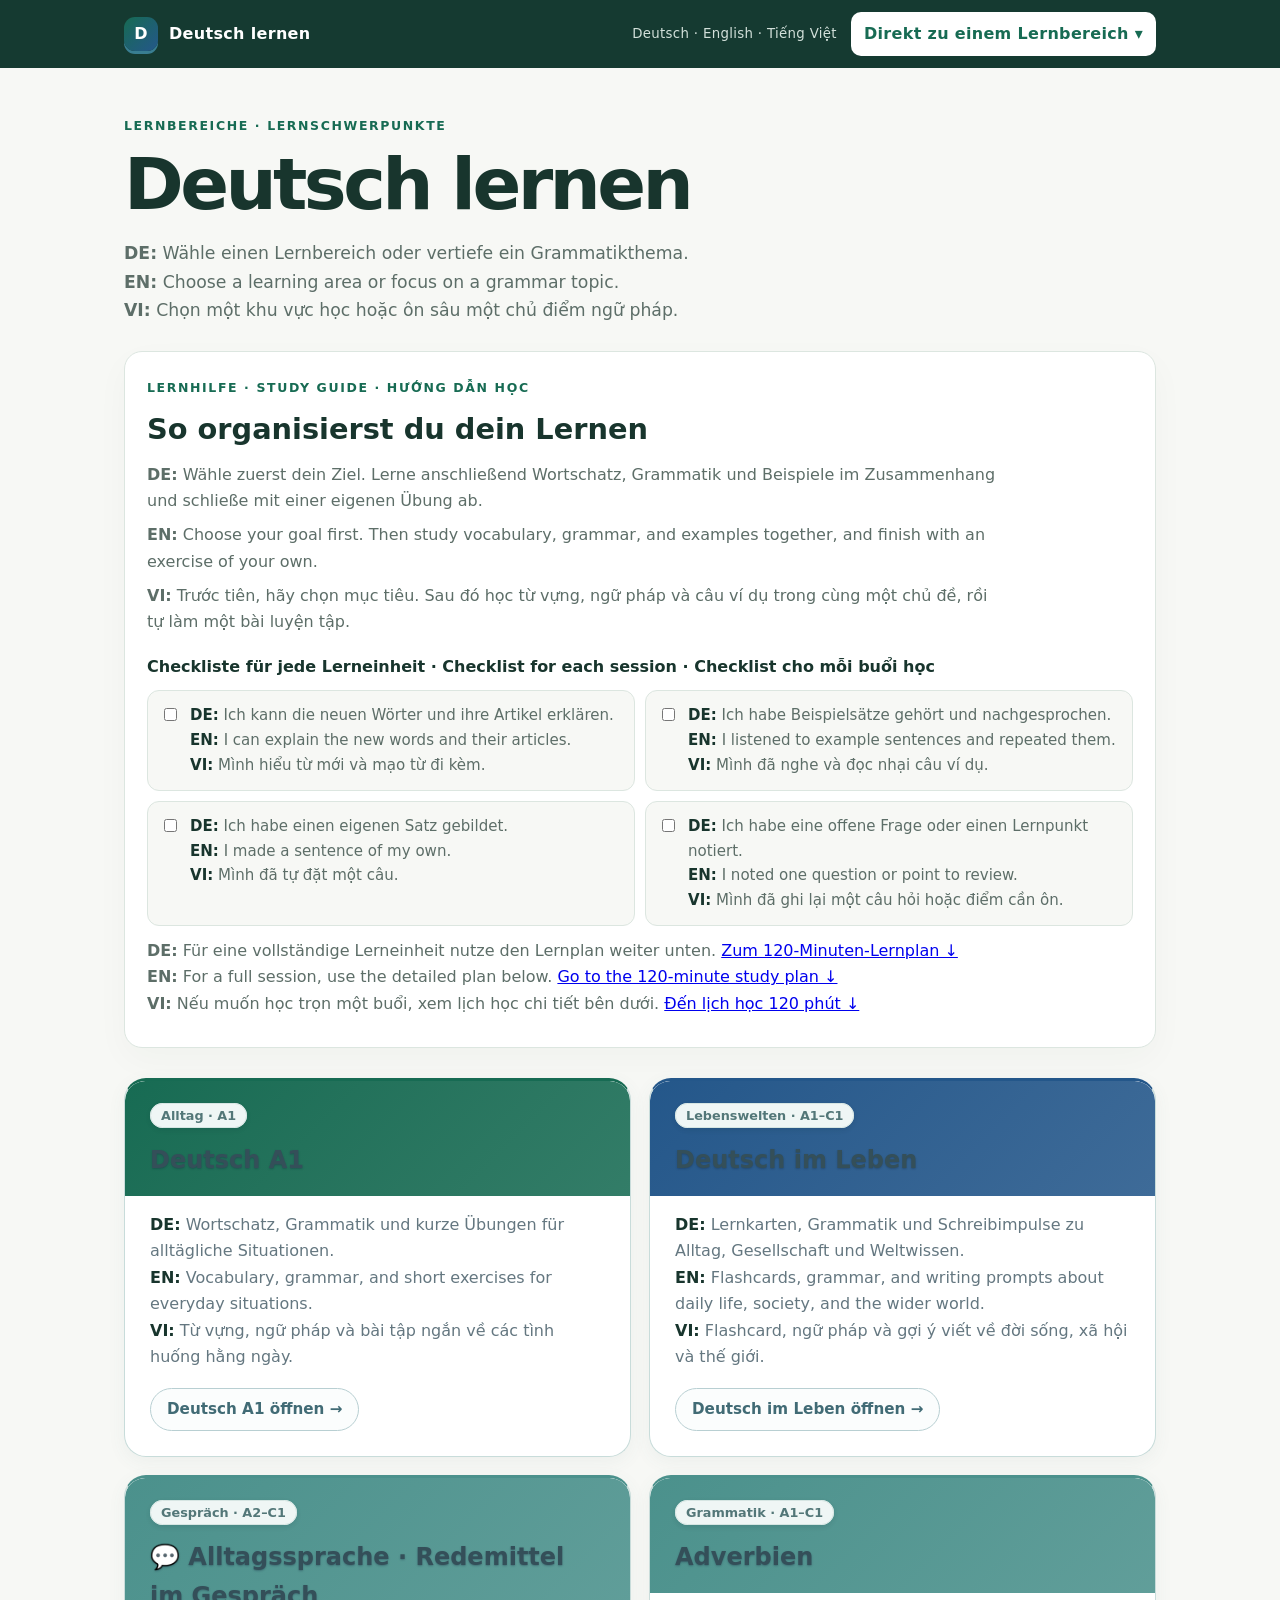
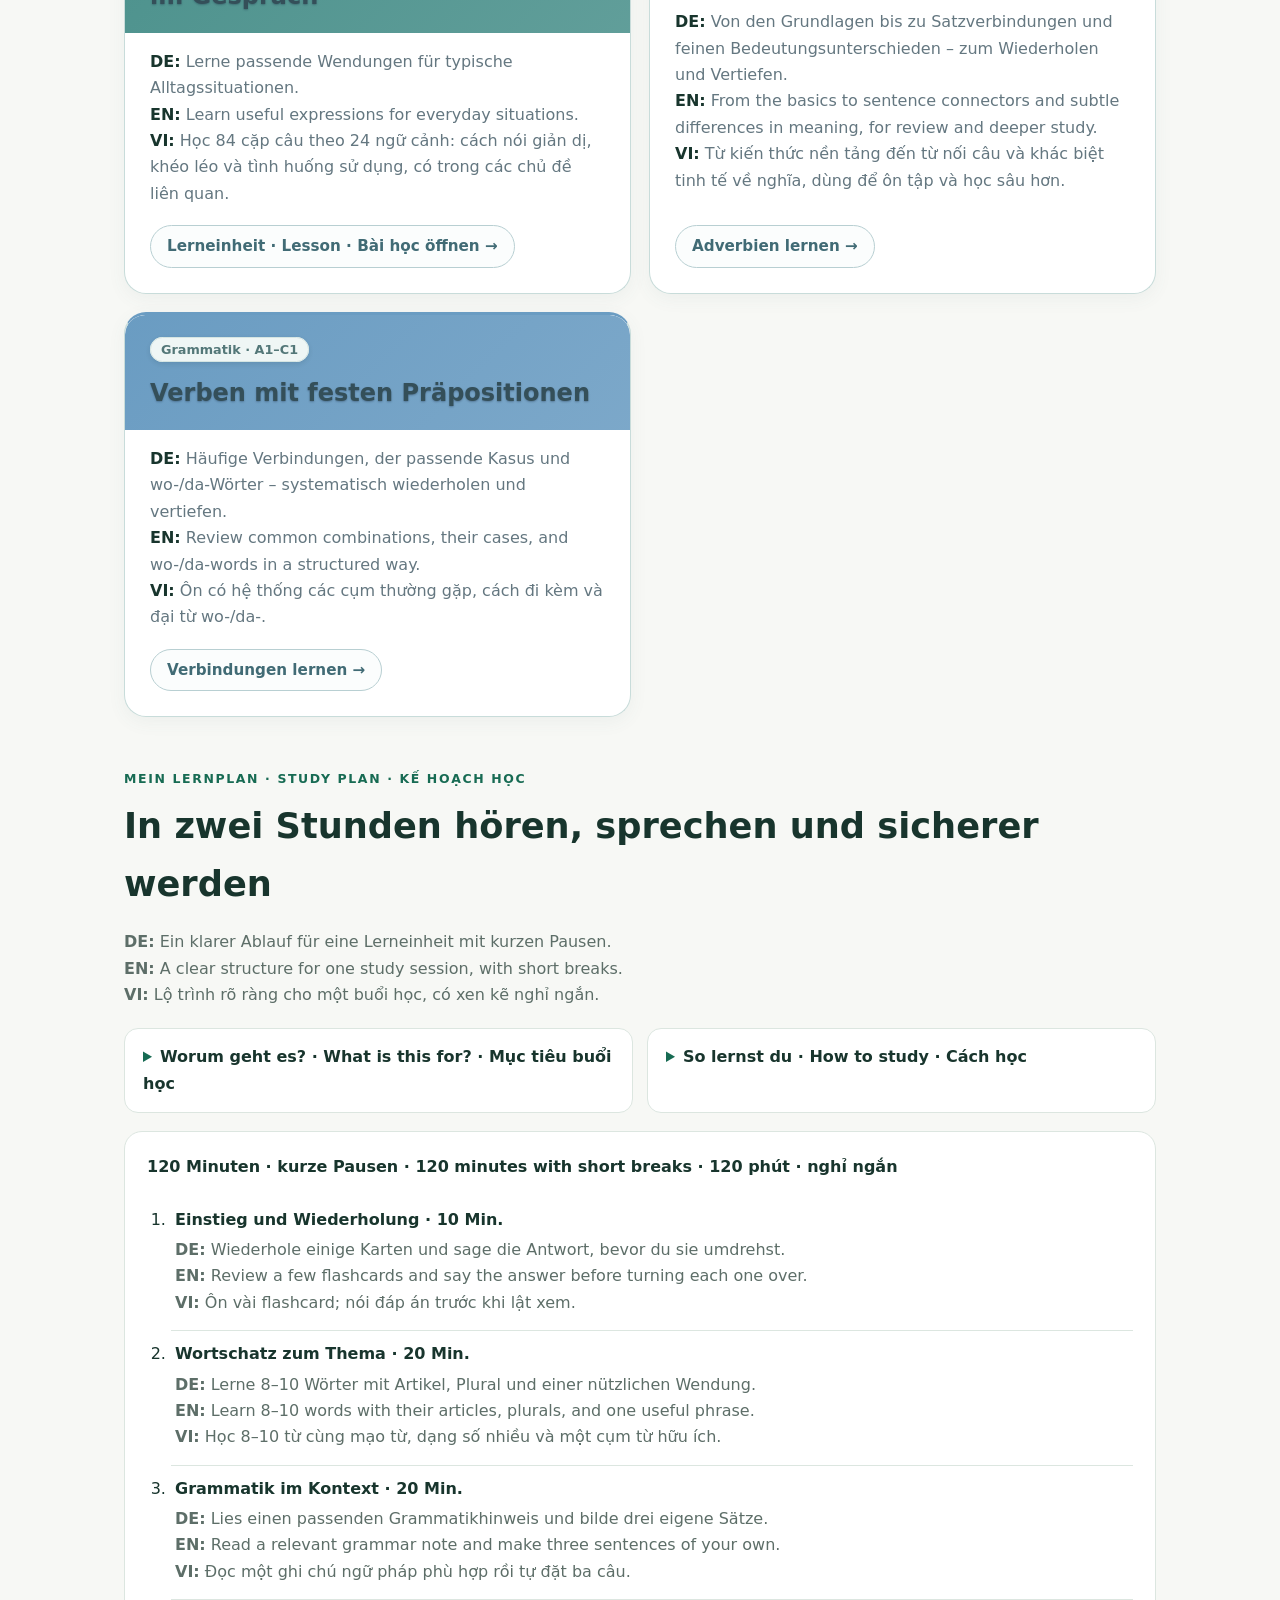
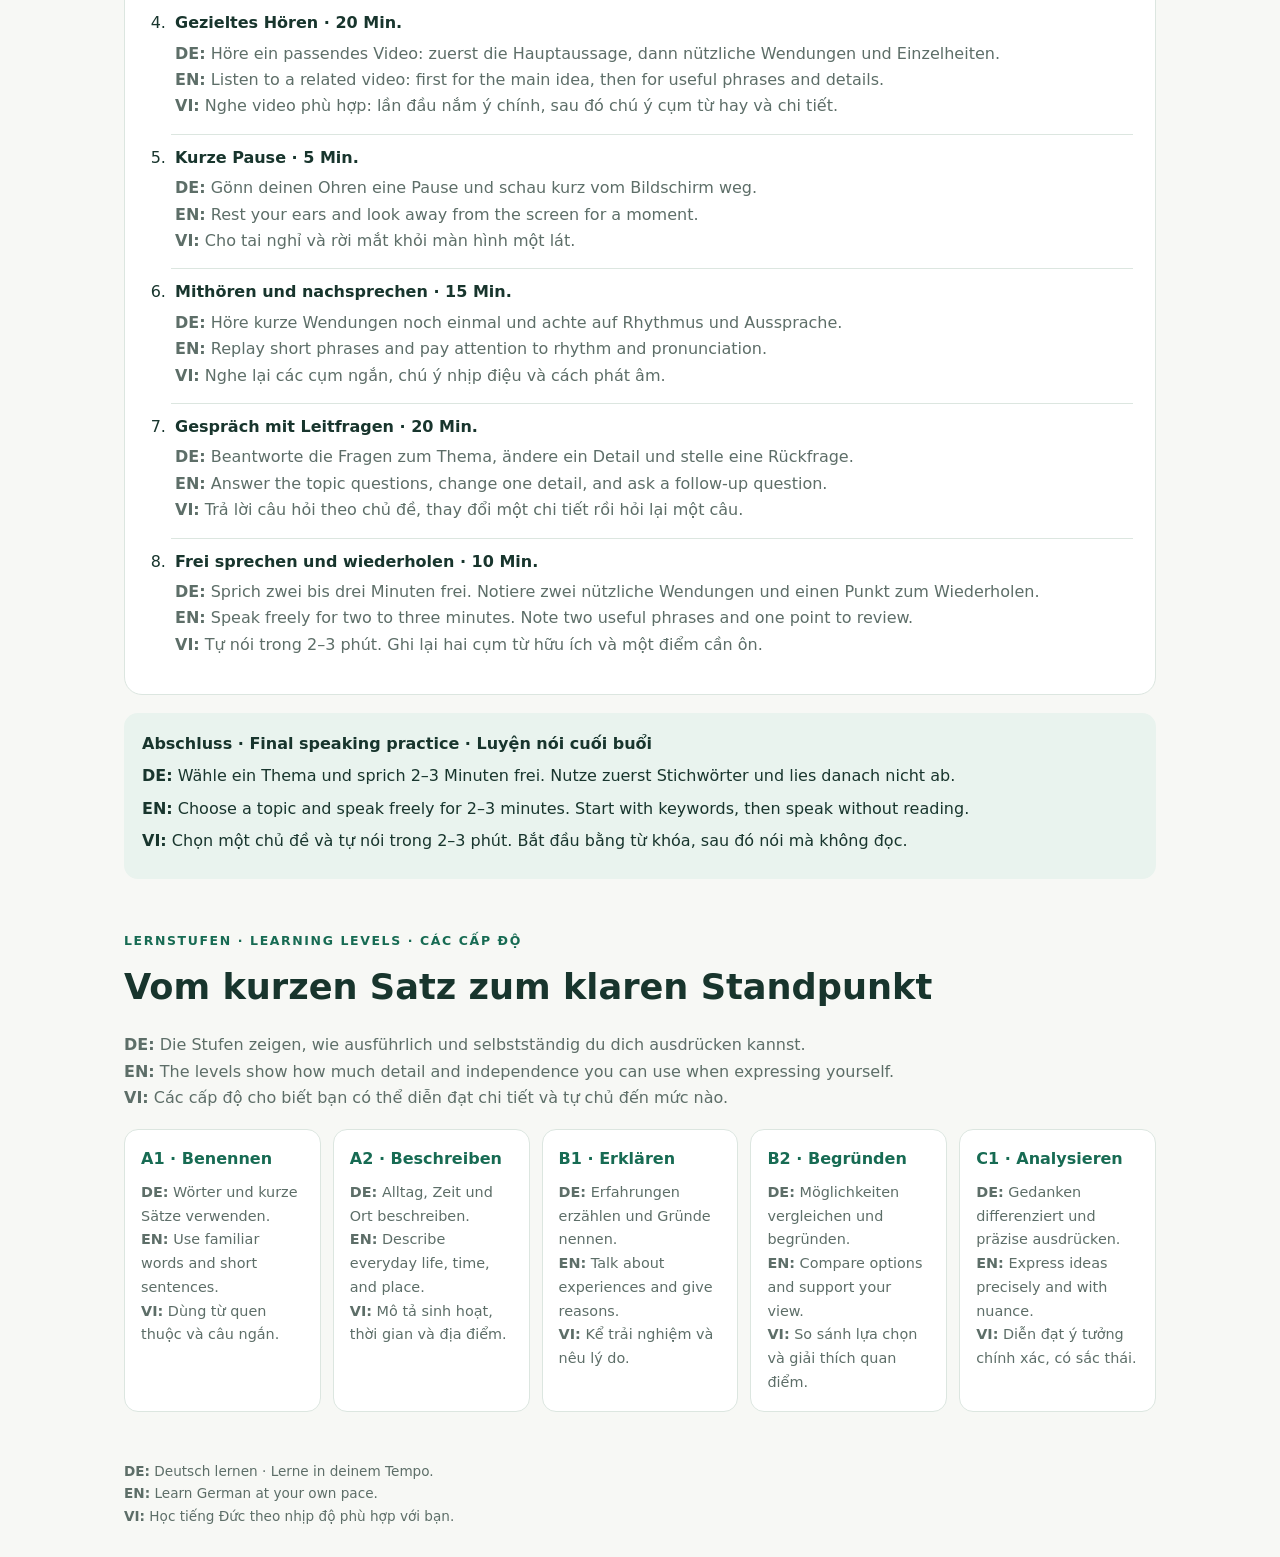
==== index.html @ 8d9e2b6c "Expand contextual conversation library with usage notes and topic filters" ====
<!doctype html>
<html lang="de">
<head>
<meta charset="utf-8">
<meta name="viewport" content="width=device-width, initial-scale=1">
<meta name="description" content="Deutsch lernen – ganz ohne Langeweile! Wortschatz, Grammatik und Lernplan auf Deutsch, Englisch und Vietnamesisch.">
<meta property="og:type" content="website"><meta property="og:url" content="https://hongmy2102.github.io/deutsch-alltag/"><meta property="og:title" content="Deutsch lernen – ganz ohne Langeweile!"><meta property="og:description" content="Deutsch lernen mit Alltagsthemen, Grammatik und einem klaren Lernplan."><meta name="twitter:card" content="summary">
<title>Deutsch lernen – ganz ohne Langeweile!</title>
<style>
:root{color-scheme:light;--ink:#18352d;--muted:#5d6e68;--green:#176b53;--pale:#e9f3ee;--line:#dce6e0;--paper:#f7f8f5}*{box-sizing:border-box}body{margin:0;background:var(--paper);color:var(--ink);font:16px/1.6 system-ui,-apple-system,"Segoe UI",sans-serif}.top{background:#153a31;color:white;font-weight:750;letter-spacing:.02em}.top small{color:#d2e0da;font-weight:500}.wrap{max-width:1080px;margin:0 auto;padding:48px 24px}.eyebrow{color:var(--green);font-size:.78rem;font-weight:800;letter-spacing:.13em;text-transform:uppercase}h1{max-width:760px;margin:10px 0 14px;font-size:clamp(2.3rem,6vw,4.5rem);line-height:1.04;letter-spacing:-.05em}.intro{max-width:760px;color:var(--muted);font-size:1.08rem}.study-overview{margin:26px 0 30px;padding:22px;background:#fff;border:1px solid var(--line);border-radius:18px;box-shadow:0 12px 34px #20332608}.study-overview h2{margin:6px 0;font-size:clamp(1.35rem,3vw,1.8rem)}.study-overview>p{max-width:850px;margin:8px 0;color:var(--muted)}.checklist-title{display:block;margin:18px 0 10px}.study-checklist{display:grid;grid-template-columns:repeat(2,minmax(0,1fr));gap:10px}.study-check{display:flex;align-items:flex-start;gap:10px;padding:12px;border:1px solid var(--line);border-radius:12px;background:var(--paper)}.study-check input{margin-top:5px;accent-color:var(--green);flex:0 0 auto}.study-check span{color:var(--muted);font-size:.94rem}.study-check b{color:var(--ink)}.study-overview .plan-link{margin-top:12px}.quick{position:relative;flex:0 0 auto}.quick[open]{width:min(320px,90vw)}.quick summary{list-style:none;cursor:pointer;background:white;color:var(--green);border:1px solid #ffffff55;border-radius:10px;padding:8px 12px;white-space:nowrap}.quick summary::-webkit-details-marker{display:none}.quick[open] .menu{position:absolute;z-index:3;right:0;top:calc(100% + 8px);width:min(320px,90vw);padding:8px;background:white;border:1px solid var(--line);border-radius:12px;box-shadow:0 12px 28px #10251b20}.menu a{display:block;padding:10px 12px;border-radius:8px;color:var(--ink);text-decoration:none}.menu a:hover,.menu a:focus{background:var(--pale);color:var(--green)}.grid{display:grid;grid-template-columns:repeat(2,minmax(0,1fr));gap:18px;margin-top:30px}.card{display:flex;min-height:225px;flex-direction:column;padding:25px;border:1px solid var(--line);border-radius:20px;background:#fff;color:inherit;text-decoration:none;box-shadow:0 12px 34px #2033260b;transition:transform .15s,border-color .15s}.card--a1{--card-accent:#176b65;--card-tint:#eff9f7;--card-border:#9bcfc7;--card-edge:#62a99f;--card-tag:#176b65;--card-shadow:rgba(23,107,101,.16)}.card--leben{--card-accent:#3e70ad;--card-tint:#f1f6fc;--card-border:#b3c9e2;--card-edge:#7899c3;--card-tag:#3e70ad;--card-shadow:rgba(62,112,173,.16)}.card--adverbien{--card-accent:#7654a3;--card-tint:#f7f3fb;--card-border:#cab9df;--card-edge:#9a7cbb;--card-tag:#7654a3;--card-shadow:rgba(118,84,163,.16)}.card--praepositionen{--card-accent:#a65384;--card-tint:#fcf3f8;--card-border:#dfb9d0;--card-edge:#bd80a6;--card-tag:#a65384;--card-shadow:rgba(166,83,132,.16)}.card[class*="card--"]{border:1.5px solid var(--card-border);border-radius:22px;background:linear-gradient(155deg,var(--card-tint),#fff 78%);box-shadow:0 5px 0 var(--card-edge),0 14px 26px var(--card-shadow),inset 0 1px 0 #ffffffd9}.card[class*="card--"] .tag{background:var(--card-tag);color:#fff;box-shadow:inset 0 1px 0 #ffffff45}.card[class*="card--"] h2{color:var(--card-accent);text-shadow:0 1px 0 #fff}.card[class*="card--"] .open{color:var(--card-accent)}.card--a1:hover,.card--a1:focus-visible,.card--leben:hover,.card--leben:focus-visible,.card--adverbien:hover,.card--adverbien:focus-visible,.card--praepositionen:hover,.card--praepositionen:focus-visible{transform:translateY(-4px);border-color:var(--card-accent);box-shadow:0 8px 0 var(--card-edge),0 19px 32px var(--card-shadow),inset 0 1px 0 #fff;outline:3px solid var(--card-border);outline-offset:3px}.card--a1:active,.card--leben:active,.card--adverbien:active,.card--praepositionen:active{transform:translateY(1px);box-shadow:0 2px 0 var(--card-edge),0 6px 12px var(--card-shadow)}.tag{align-self:flex-start;padding:4px 10px;border-radius:99px;background:var(--pale);color:var(--green);font-size:.8rem;font-weight:750}.card h2{margin:16px 0 8px;font-size:1.5rem}.card p{margin:0 0 18px;color:var(--muted)}.open{margin-top:auto;color:var(--green);font-weight:800}.section{margin-top:52px}.section h2{font-size:clamp(1.6rem,4vw,2.2rem);margin:7px 0}.section-intro{color:var(--muted);max-width:780px}.guide{display:grid;grid-template-columns:repeat(2,minmax(0,1fr));gap:14px;margin-top:20px}.guide details{background:white;border:1px solid var(--line);border-radius:14px;padding:0 16px}.guide summary{cursor:pointer;padding:15px 2px;font-weight:750}.guide summary::marker{color:var(--green)}.guide-body{padding:0 2px 13px;color:var(--muted)}.guide-body p{margin:7px 0}.levels{display:grid;grid-template-columns:repeat(auto-fit,minmax(180px,1fr));gap:12px;margin-top:18px}.level-card{padding:16px;border:1px solid var(--line);border-radius:14px;background:white}.level-card>b{color:var(--green)}.level-card p{margin:8px 0 0;color:var(--muted);font-size:.9rem}.plan{margin-top:18px;background:#fff;border:1px solid var(--line);border-radius:18px;padding:22px}.plan ol{padding-left:24px;margin-bottom:0}.plan li{padding:10px 4px;border-bottom:1px solid var(--line)}.plan li:last-child{border:0}.plan li p{margin:4px 0;color:var(--muted)}.finish{margin-top:18px;padding:18px;border-radius:14px;background:#e9f3ee}.finish p{margin:6px 0}.top-inner{max-width:1080px;margin:auto;padding:12px 24px;display:flex;align-items:center;justify-content:space-between;gap:18px}.brand{display:flex;align-items:center;gap:11px;white-space:nowrap}.mark{width:34px;height:34px;border-radius:11px;background:linear-gradient(135deg,#65bcb5,#9b88ca);display:grid;place-items:center;color:#fff;font-weight:900;box-shadow:0 3px 0 #557f91}.top-tools{display:flex;align-items:center;gap:14px}.home-link{display:inline-flex;align-items:center;border:1px solid #ffffff55;border-radius:9px;padding:6px 11px;color:#fff;text-decoration:none;font-size:.86rem;font-weight:700}.home-link:hover,.home-link:focus-visible{background:#ffffff18}footer{max-width:1080px;margin:0 auto;padding:0 24px 30px;color:var(--muted);font-size:.85rem}@media(max-width:680px){.top-inner{align-items:flex-start;flex-direction:column}.top-tools{width:100%;justify-content:space-between;flex-wrap:wrap}.wrap{padding:38px 18px}.grid,.guide,.study-checklist{grid-template-columns:1fr}.card{min-height:205px}.plan,.study-overview{padding:17px}}
/* Distinct calm color panels: saturated headers contrast with pale labels and white body. */
.mark{background:linear-gradient(135deg,#65bcb5,#9b88ca);color:#fff;box-shadow:0 3px 0 #557f91}
.card--a1{--card-accent:#277a70;--card-edge:#1c5f58;--card-border:#75b5aa;--card-shadow:rgba(39,122,112,.24);--card-tag-bg:#e4f5f2}
.card--leben{--card-accent:#3f70a0;--card-edge:#2d5279;--card-border:#88aaca;--card-shadow:rgba(63,112,160,.24);--card-tag-bg:#eaf2fb}
.card--adverbien{--card-accent:#705492;--card-edge:#503b70;--card-border:#aa94c3;--card-shadow:rgba(112,84,146,.24);--card-tag-bg:#f1eafa}
.card--praepositionen{--card-accent:#914f79;--card-edge:#6b385a;--card-border:#bd8ba9;--card-shadow:rgba(145,79,121,.24);--card-tag-bg:#f8eaf2}
.card[class*="card--"]{overflow:hidden;border:1px solid var(--line);border-radius:22px;background:#fff;box-shadow:0 12px 30px var(--card-shadow);transition:transform .16s,box-shadow .16s}
.card-header{margin:-25px -25px 16px;padding:21px 25px 16px;border-radius:20px 20px 0 0;background:linear-gradient(135deg,var(--card-accent),color-mix(in srgb,var(--card-accent) 88%,#fff))}
.card[class*="card--"] .tag{background:var(--card-tag-bg);color:var(--card-accent);box-shadow:0 2px 5px #142a331f}
.card[class*="card--"] h2{margin:12px 0 0;color:#fff;text-shadow:0 1px 2px #15243c55}
.card[class*="card--"] p{color:var(--muted)}
.card[class*="card--"] p b{color:var(--ink)}
.card[class*="card--"] .open{color:var(--card-accent)}
.card--a1:hover,.card--a1:focus-visible,.card--leben:hover,.card--leben:focus-visible,.card--adverbien:hover,.card--adverbien:focus-visible,.card--praepositionen:hover,.card--praepositionen:focus-visible{transform:translateY(-3px);box-shadow:0 16px 34px var(--card-shadow);outline:2px solid var(--card-border);outline-offset:2px}
.card--a1:active,.card--leben:active,.card--adverbien:active,.card--praepositionen:active{transform:translateY(0);box-shadow:0 8px 22px var(--card-shadow)}
</style><style data-learning-themes>
.card--a1{--card-accent:#176b53;--card-edge:#0f523f;--card-border:#7ab79d;--card-shadow:rgba(23,107,83,.20);--card-tag-bg:#e3f1e9}
.card--leben{--card-accent:#24578a;--card-edge:#193f66;--card-border:#98b6d5;--card-shadow:rgba(36,87,138,.20);--card-tag-bg:#e7f0f9}
.card--adverbien{--card-accent:#4b918c;--card-edge:#286a66;--card-border:#a4cec9;--card-shadow:rgba(43,122,117,.16);--card-tag-bg:#e7f4f1}
.card--praepositionen{--card-accent:#6a9cc2;--card-edge:#376a94;--card-border:#bfd5e7;--card-shadow:rgba(59,111,151,.16);--card-tag-bg:#edf5fa}
.mark{background:linear-gradient(135deg,#176b53,#24578a);color:#fff;box-shadow:0 3px 0 #397e91}
</style>

<link rel="stylesheet" href="./learning-ui.css">
</head>
<body>
<header class="top"><div class="top-inner"><div class="brand"><span class="mark">D</span> Deutsch lernen</div><div class="top-tools"><small>Deutsch · English · Tiếng Việt</small><details class="quick"><summary>Direkt zu einem Lernbereich ▾</summary><nav class="menu" aria-label="Lernbereich auswählen"><a href="./deutsch-alltag.html">Deutsch A1 · Alltag</a><a href="./deutsch-im-leben.html">Deutsch im Leben · A1–C1</a><a href="./deutsch-adverbien.html">Adverbien</a><a href="./deutsch-verben-mit-festen-praepositionen.html">Verben mit festen Präpositionen</a></nav></details></div></div></header>
<main class="wrap">
<div class="eyebrow">Lernbereiche · Lernschwerpunkte</div><h1>Deutsch lernen</h1>
<p class="intro"><b>DE:</b> Wähle einen Lernbereich oder vertiefe ein Grammatikthema.<br><b>EN:</b> Choose a learning area or focus on a grammar topic.<br><b>VI:</b> Chọn một khu vực học hoặc ôn sâu một chủ điểm ngữ pháp.</p>
<section class="study-overview" aria-labelledby="studyOverviewTitle"><span class="eyebrow">Lernhilfe · Study guide · Hướng dẫn học</span><h2 id="studyOverviewTitle">So organisierst du dein Lernen</h2><p><b>DE:</b> Wähle zuerst dein Ziel. Lerne anschließend Wortschatz, Grammatik und Beispiele im Zusammenhang und schließe mit einer eigenen Übung ab.</p><p><b>EN:</b> Choose your goal first. Then study vocabulary, grammar, and examples together, and finish with an exercise of your own.</p><p><b>VI:</b> Trước tiên, hãy chọn mục tiêu. Sau đó học từ vựng, ngữ pháp và câu ví dụ trong cùng một chủ đề, rồi tự làm một bài luyện tập.</p><b class="checklist-title">Checkliste für jede Lerneinheit · Checklist for each session · Checklist cho mỗi buổi học</b><div class="study-checklist"><label class="study-check"><input type="checkbox" data-study-check="words"><span><b>DE:</b> Ich kann die neuen Wörter und ihre Artikel erklären.<br><b>EN:</b> I can explain the new words and their articles.<br><b>VI:</b> Mình hiểu từ mới và mạo từ đi kèm.</span></label><label class="study-check"><input type="checkbox" data-study-check="listen"><span><b>DE:</b> Ich habe Beispielsätze gehört und nachgesprochen.<br><b>EN:</b> I listened to example sentences and repeated them.<br><b>VI:</b> Mình đã nghe và đọc nhại câu ví dụ.</span></label><label class="study-check"><input type="checkbox" data-study-check="sentence"><span><b>DE:</b> Ich habe einen eigenen Satz gebildet.<br><b>EN:</b> I made a sentence of my own.<br><b>VI:</b> Mình đã tự đặt một câu.</span></label><label class="study-check"><input type="checkbox" data-study-check="review"><span><b>DE:</b> Ich habe eine offene Frage oder einen Lernpunkt notiert.<br><b>EN:</b> I noted one question or point to review.<br><b>VI:</b> Mình đã ghi lại một câu hỏi hoặc điểm cần ôn.</span></label></div><p class="plan-link"><b>DE:</b> Für eine vollständige Lerneinheit nutze den Lernplan weiter unten. <a href="#lernplan">Zum 120-Minuten-Lernplan ↓</a><br><b>EN:</b> For a full session, use the detailed plan below. <a href="#lernplan">Go to the 120-minute study plan ↓</a><br><b>VI:</b> Nếu muốn học trọn một buổi, xem lịch học chi tiết bên dưới. <a href="#lernplan">Đến lịch học 120 phút ↓</a></p></section>
<div class="grid">
<a class="card card--a1" href="./deutsch-alltag.html"><div class="card-header"><span class="tag">Alltag · A1</span><h2>Deutsch A1</h2></div><p><b>DE:</b> Wortschatz, Grammatik und kurze Übungen für alltägliche Situationen.<br><b>EN:</b> Vocabulary, grammar, and short exercises for everyday situations.<br><b>VI:</b> Từ vựng, ngữ pháp và bài tập ngắn về các tình huống hằng ngày.</p><span class="open">Deutsch A1 öffnen →</span></a>
<a class="card card--leben" href="./deutsch-im-leben.html"><div class="card-header"><span class="tag">Lebenswelten · A1–C1</span><h2>Deutsch im Leben</h2></div><p><b>DE:</b> Lernkarten, Grammatik und Schreibimpulse zu Alltag, Gesellschaft und Weltwissen.<br><b>EN:</b> Flashcards, grammar, and writing prompts about daily life, society, and the wider world.<br><b>VI:</b> Flashcard, ngữ pháp và gợi ý viết về đời sống, xã hội và thế giới.</p><span class="open">Deutsch im Leben öffnen →</span></a>
<a class="card card--adverbien" href="./deutsch-alltagssprache.html"><div class="card-header"><span class="tag">Gespräch · A2–C1</span><h2>💬 Alltagssprache · Redemittel im Gespräch</h2></div><p><b>DE:</b> Lerne passende Wendungen für typische Alltagssituationen.<br><b>EN:</b> Learn useful expressions for everyday situations.<br><b>VI:</b> Học 84 cặp câu theo 24 ngữ cảnh: cách nói giản dị, khéo léo và tình huống sử dụng, có trong các chủ đề liên quan.</p><span class="open">Lerneinheit · Lesson · Bài học öffnen →</span></a><a class="card card--adverbien" href="./deutsch-adverbien.html"><div class="card-header"><span class="tag">Grammatik · A1–C1</span><h2>Adverbien</h2></div><p><b>DE:</b> Von den Grundlagen bis zu Satzverbindungen und feinen Bedeutungsunterschieden – zum Wiederholen und Vertiefen.<br><b>EN:</b> From the basics to sentence connectors and subtle differences in meaning, for review and deeper study.<br><b>VI:</b> Từ kiến thức nền tảng đến từ nối câu và khác biệt tinh tế về nghĩa, dùng để ôn tập và học sâu hơn.</p><span class="open">Adverbien lernen →</span></a>
<a class="card card--praepositionen" href="./deutsch-verben-mit-festen-praepositionen.html"><div class="card-header"><span class="tag">Grammatik · A1–C1</span><h2>Verben mit festen Präpositionen</h2></div><p><b>DE:</b> Häufige Verbindungen, der passende Kasus und wo-/da-Wörter – systematisch wiederholen und vertiefen.<br><b>EN:</b> Review common combinations, their cases, and wo-/da-words in a structured way.<br><b>VI:</b> Ôn có hệ thống các cụm thường gặp, cách đi kèm và đại từ wo-/da-.</p><span class="open">Verbindungen lernen →</span></a>
</div>
<section class="section" id="lernplan"><div class="eyebrow">Mein Lernplan · Study plan · Kế hoạch học</div><h2>In zwei Stunden hören, sprechen und sicherer werden</h2><p class="section-intro"><b>DE:</b> Ein klarer Ablauf für eine Lerneinheit mit kurzen Pausen.<br><b>EN:</b> A clear structure for one study session, with short breaks.<br><b>VI:</b> Lộ trình rõ ràng cho một buổi học, có xen kẽ nghỉ ngắn.</p>
<div class="guide"><details><summary>Worum geht es? · What is this for? · Mục tiêu buổi học</summary><div class="guide-body"><p><b>DE:</b> Wähle ein Thema und lerne dazu Wortschatz, Grammatik und Alltagssprache.</p><p><b>EN:</b> Choose a topic and study its vocabulary, grammar, and everyday expressions.</p><p><b>VI:</b> Chọn một chủ đề rồi học từ vựng, ngữ pháp và cách diễn đạt dùng trong đời sống.</p></div></details><details><summary>So lernst du · How to study · Cách học</summary><div class="guide-body"><p><b>DE:</b> Höre zuerst zu. Notiere nützliche Wendungen, sprich sie nach und erzähle anschließend frei.</p><p><b>EN:</b> Listen first. Note useful phrases, repeat them aloud, then speak about the topic in your own words.</p><p><b>VI:</b> Nghe trước, ghi lại cụm từ hữu ích, đọc nhại theo rồi tự nói lại bằng lời của mình.</p></div></details></div>
<div class="plan"><b>120 Minuten · kurze Pausen · 120 minutes with short breaks · 120 phút · nghỉ ngắn</b><ol>
<li><b>Einstieg und Wiederholung · 10 Min.</b><p><b>DE:</b> Wiederhole einige Karten und sage die Antwort, bevor du sie umdrehst.<br><b>EN:</b> Review a few flashcards and say the answer before turning each one over.<br><b>VI:</b> Ôn vài flashcard; nói đáp án trước khi lật xem.</p></li>
<li><b>Wortschatz zum Thema · 20 Min.</b><p><b>DE:</b> Lerne 8–10 Wörter mit Artikel, Plural und einer nützlichen Wendung.<br><b>EN:</b> Learn 8–10 words with their articles, plurals, and one useful phrase.<br><b>VI:</b> Học 8–10 từ cùng mạo từ, dạng số nhiều và một cụm từ hữu ích.</p></li>
<li><b>Grammatik im Kontext · 20 Min.</b><p><b>DE:</b> Lies einen passenden Grammatikhinweis und bilde drei eigene Sätze.<br><b>EN:</b> Read a relevant grammar note and make three sentences of your own.<br><b>VI:</b> Đọc một ghi chú ngữ pháp phù hợp rồi tự đặt ba câu.</p></li>
<li><b>Gezieltes Hören · 20 Min.</b><p><b>DE:</b> Höre ein passendes Video: zuerst die Hauptaussage, dann nützliche Wendungen und Einzelheiten.<br><b>EN:</b> Listen to a related video: first for the main idea, then for useful phrases and details.<br><b>VI:</b> Nghe video phù hợp: lần đầu nắm ý chính, sau đó chú ý cụm từ hay và chi tiết.</p></li>
<li><b>Kurze Pause · 5 Min.</b><p><b>DE:</b> Gönn deinen Ohren eine Pause und schau kurz vom Bildschirm weg.<br><b>EN:</b> Rest your ears and look away from the screen for a moment.<br><b>VI:</b> Cho tai nghỉ và rời mắt khỏi màn hình một lát.</p></li>
<li><b>Mithören und nachsprechen · 15 Min.</b><p><b>DE:</b> Höre kurze Wendungen noch einmal und achte auf Rhythmus und Aussprache.<br><b>EN:</b> Replay short phrases and pay attention to rhythm and pronunciation.<br><b>VI:</b> Nghe lại các cụm ngắn, chú ý nhịp điệu và cách phát âm.</p></li>
<li><b>Gespräch mit Leitfragen · 20 Min.</b><p><b>DE:</b> Beantworte die Fragen zum Thema, ändere ein Detail und stelle eine Rückfrage.<br><b>EN:</b> Answer the topic questions, change one detail, and ask a follow-up question.<br><b>VI:</b> Trả lời câu hỏi theo chủ đề, thay đổi một chi tiết rồi hỏi lại một câu.</p></li>
<li><b>Frei sprechen und wiederholen · 10 Min.</b><p><b>DE:</b> Sprich zwei bis drei Minuten frei. Notiere zwei nützliche Wendungen und einen Punkt zum Wiederholen.<br><b>EN:</b> Speak freely for two to three minutes. Note two useful phrases and one point to review.<br><b>VI:</b> Tự nói trong 2–3 phút. Ghi lại hai cụm từ hữu ích và một điểm cần ôn.</p></li>
</ol></div>
<div class="finish"><b>Abschluss · Final speaking practice · Luyện nói cuối buổi</b><p><b>DE:</b> Wähle ein Thema und sprich 2–3 Minuten frei. Nutze zuerst Stichwörter und lies danach nicht ab.</p><p><b>EN:</b> Choose a topic and speak freely for 2–3 minutes. Start with keywords, then speak without reading.</p><p><b>VI:</b> Chọn một chủ đề và tự nói trong 2–3 phút. Bắt đầu bằng từ khóa, sau đó nói mà không đọc.</p></div>
<section class="section" id="lernlevels"><div class="eyebrow">Lernstufen · Learning levels · Các cấp độ</div><h2>Vom kurzen Satz zum klaren Standpunkt</h2><p class="section-intro"><b>DE:</b> Die Stufen zeigen, wie ausführlich und selbstständig du dich ausdrücken kannst.<br><b>EN:</b> The levels show how much detail and independence you can use when expressing yourself.<br><b>VI:</b> Các cấp độ cho biết bạn có thể diễn đạt chi tiết và tự chủ đến mức nào.</p><div class="levels"><article class="level-card"><b>A1 · Benennen</b><p><b>DE:</b> Wörter und kurze Sätze verwenden.<br><b>EN:</b> Use familiar words and short sentences.<br><b>VI:</b> Dùng từ quen thuộc và câu ngắn.</p></article><article class="level-card"><b>A2 · Beschreiben</b><p><b>DE:</b> Alltag, Zeit und Ort beschreiben.<br><b>EN:</b> Describe everyday life, time, and place.<br><b>VI:</b> Mô tả sinh hoạt, thời gian và địa điểm.</p></article><article class="level-card"><b>B1 · Erklären</b><p><b>DE:</b> Erfahrungen erzählen und Gründe nennen.<br><b>EN:</b> Talk about experiences and give reasons.<br><b>VI:</b> Kể trải nghiệm và nêu lý do.</p></article><article class="level-card"><b>B2 · Begründen</b><p><b>DE:</b> Möglichkeiten vergleichen und begründen.<br><b>EN:</b> Compare options and support your view.<br><b>VI:</b> So sánh lựa chọn và giải thích quan điểm.</p></article><article class="level-card"><b>C1 · Analysieren</b><p><b>DE:</b> Gedanken differenziert und präzise ausdrücken.<br><b>EN:</b> Express ideas precisely and with nuance.<br><b>VI:</b> Diễn đạt ý tưởng chính xác, có sắc thái.</p></article></div></section>
</section>
</main><footer><b>DE:</b> Deutsch lernen · Lerne in deinem Tempo.<br><b>EN:</b> Learn German at your own pace.<br><b>VI:</b> Học tiếng Đức theo nhịp độ phù hợp với bạn.</footer>
<script>document.querySelectorAll('[data-study-check]').forEach(box=>{const key='deutsch-study-check-'+box.dataset.studyCheck;box.checked=localStorage.getItem(key)==='true';box.addEventListener('change',()=>localStorage.setItem(key,String(box.checked)))})</script>
</body></html>
---- learning-ui.css ----
/* Shared, soft controls and typography for every learning page. */
:root{--learning-font:"Segoe UI",Inter,ui-sans-serif,system-ui,-apple-system,BlinkMacSystemFont,sans-serif;--control-ink:#416b75;--control-line:#b8cfd2;--control-wash:#f1f7f7}
body{font-family:var(--learning-font);line-height:1.65}
button,input,select,textarea{font-family:inherit;font-size:inherit}
h1,h2,h3,h4{font-family:inherit}
button,.button,.play,.next,.home,.home-link{border-radius:999px;font-weight:600;letter-spacing:0;line-height:1.5}
button:not(.folderbtn):not(.folder-card),.button,.button.primary,.play,.next{background:#fbfdfd;color:var(--control-ink);border:1px solid var(--control-line);box-shadow:none;padding:9px 16px}
button:not(.folderbtn):hover,.button:hover,.play:hover,.next:hover{background:var(--control-wash);border-color:#83aeb5;color:#315b66}
button[aria-selected="true"],button.active,.button.primary{background:#eaf3f3;border-color:#93b8bd;color:#315b66}
button:focus-visible,a:focus-visible,summary:focus-visible,input:focus-visible,select:focus-visible{outline:3px solid #95bdc5;outline-offset:3px}
.card .open{display:inline-flex;align-items:center;align-self:flex-start;gap:8px;max-width:100%;padding:9px 16px;border:1px solid var(--control-line);border-radius:999px;background:#fbfdfd;color:var(--control-ink);font-size:.95rem;font-weight:600;line-height:1.5}
.card[class*="card--"] .open{color:var(--control-ink)}
a.card:hover .open,a.card:focus-visible .open{background:var(--control-wash);border-color:#83aeb5}
.home,.home-link{background:#ffffff0d;border-color:#c6dbd366;color:#f3faf7}
@media(prefers-reduced-motion:reduce){*,*::before,*::after{scroll-behavior:auto!important;transition:none!important}}
/* Let the topic accent live in the border and small labels. */
a.card[class*="card--"]{background:#fff;color:#344953;border:1px solid #c8dcda;border-top:3px solid var(--card-accent,#a2c7c5);box-shadow:0 5px 18px #486d6810}
a.card[class*="card--"] h2{color:#344f59}
a.card[class*="card--"] p{color:#647780}
a.card[class*="card--"] .tag{background:#eff6f5;color:#537778;border:1px solid #d5e5e2}
.phrase-group summary{display:flex;align-items:center;justify-content:space-between;gap:12px;list-style:none}
.phrase-group summary::before{content:'＋';flex:none;font-size:1.1rem}
.phrase-group[open]>summary::before{content:'−'}
.phrase-group summary small{display:block;font-size:.84rem;font-weight:400;color:var(--muted);line-height:1.5;margin-top:4px}
.phrase-count{flex:none;border:1px solid #d4e3e1;border-radius:999px;background:#f3f8f7;padding:3px 9px;font-size:.8rem;font-weight:500;white-space:nowrap}
.phrase-context,.phrase-practice{padding:12px 14px;margin:0 0 14px;background:#f4f8f7;border-radius:12px;color:#536c73;font-size:.92rem}
.phrase-context p{margin:4px 0}.phrase-provenance{font-size:.8rem;color:#687d81}
.phrase-pair .phrase-translation{font-size:.9rem;color:#677b82}.phrase-pair .phrase-usage{border-top:1px solid #e4eceb;padding-top:12px;margin-top:14px;font-size:.9rem;color:#536c73}
.phrase-audio{display:flex;flex-wrap:wrap;gap:8px}.phrase-audio .play{font-size:.84rem}
.phrase-topic-links{display:flex;flex-wrap:wrap;gap:12px;font-size:.9rem}
.phrase-tools{display:grid;grid-template-columns:minmax(0,1.5fr) minmax(0,1fr);gap:14px;background:#fff;border:1px solid #d4e3e1;border-radius:18px;padding:20px;margin:24px 0}
.phrase-tools label{display:block;font-size:.9rem;color:#536c73;margin-bottom:6px}
.phrase-tools input,.phrase-tools select{width:100%;max-width:100%;min-width:0;border:1px solid #b8cfd2;border-radius:12px;background:#fbfdfd;padding:11px 12px;color:#344f59}
.phrase-tool-actions{display:flex;flex-wrap:wrap;gap:10px;align-items:center}
#conversationCount{margin:0;align-self:center;color:#536c73;font-size:.9rem}#phraseVoiceStatus{font-size:.88rem;color:#677b82;overflow-wrap:anywhere}
.phrase-empty{padding:24px;background:#f3f8f7;border-radius:12px}
@media(max-width:650px){.phrase-tools{grid-template-columns:1fr;padding:16px}.phrase-group{padding:0 12px}.phrase-group summary{gap:8px}.phrase-group summary small{font-size:.8rem}.phrase-count{font-size:.75rem;padding:3px 7px}}
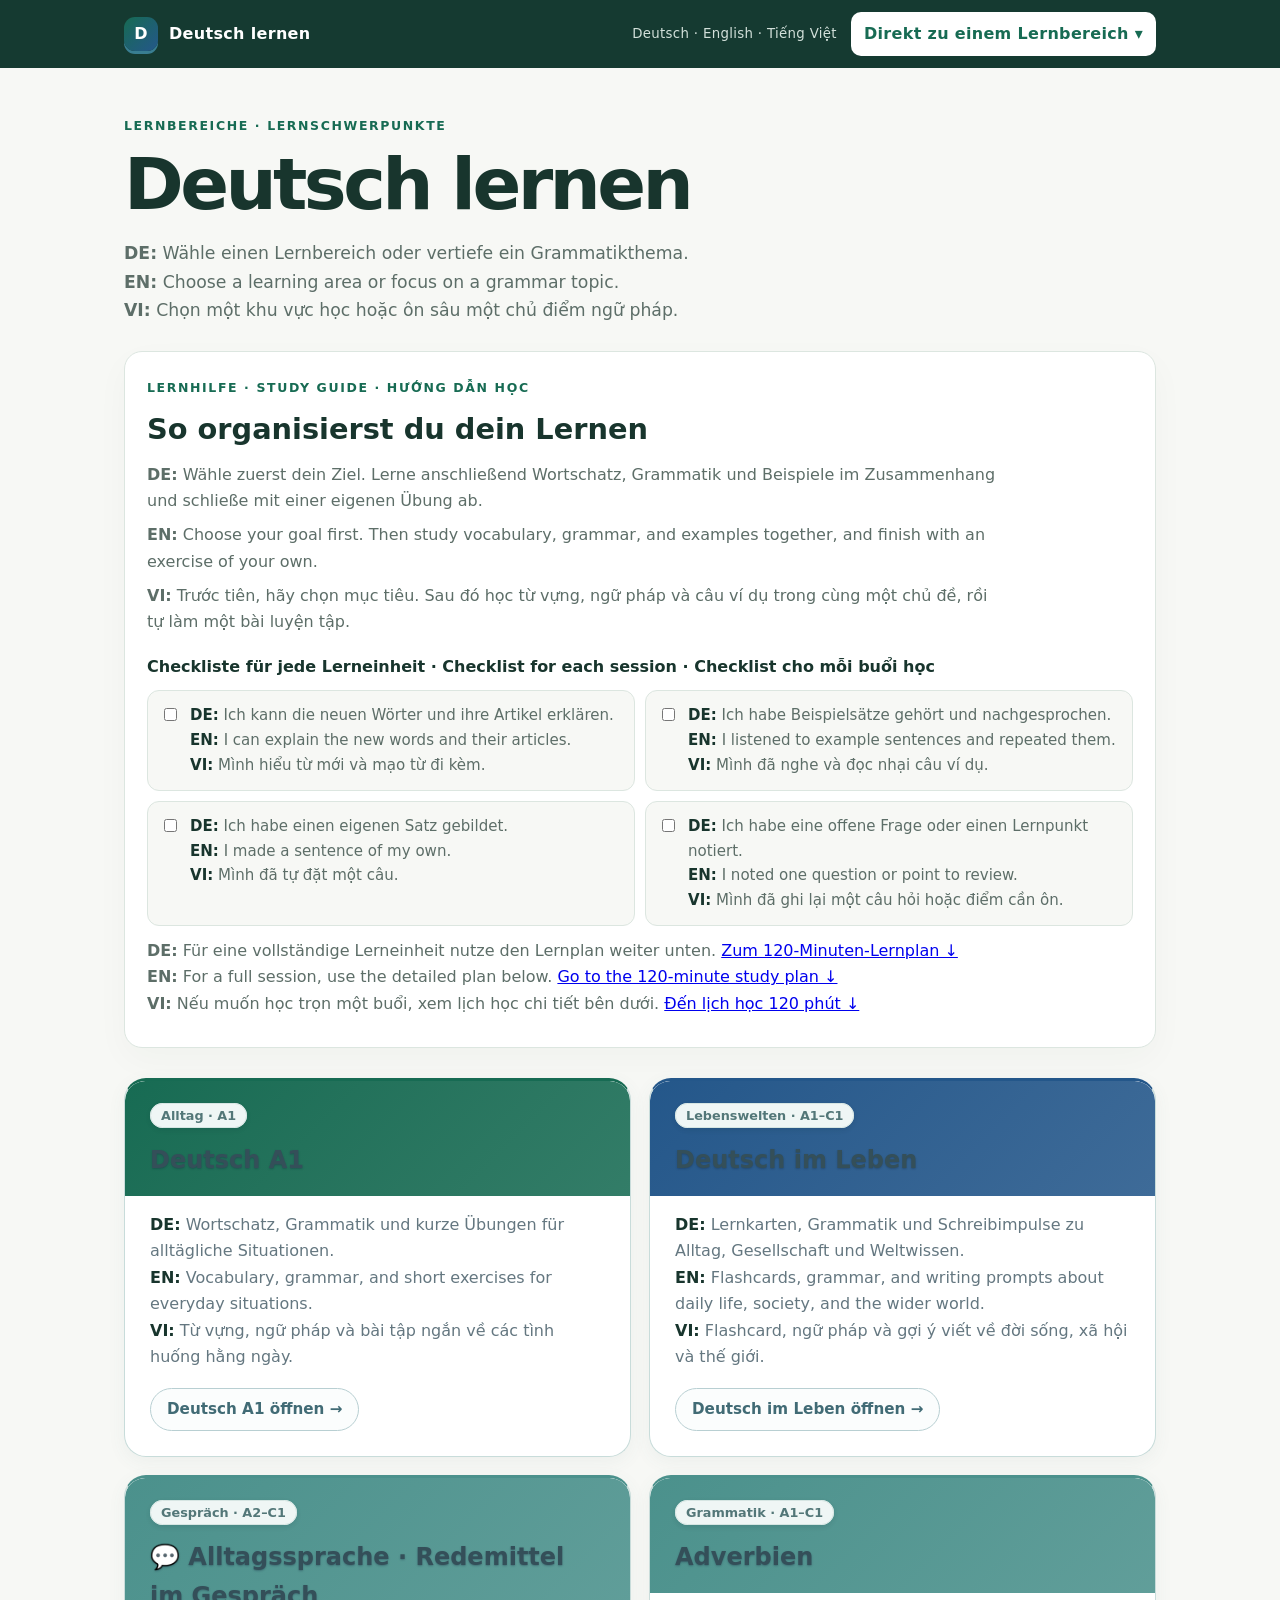
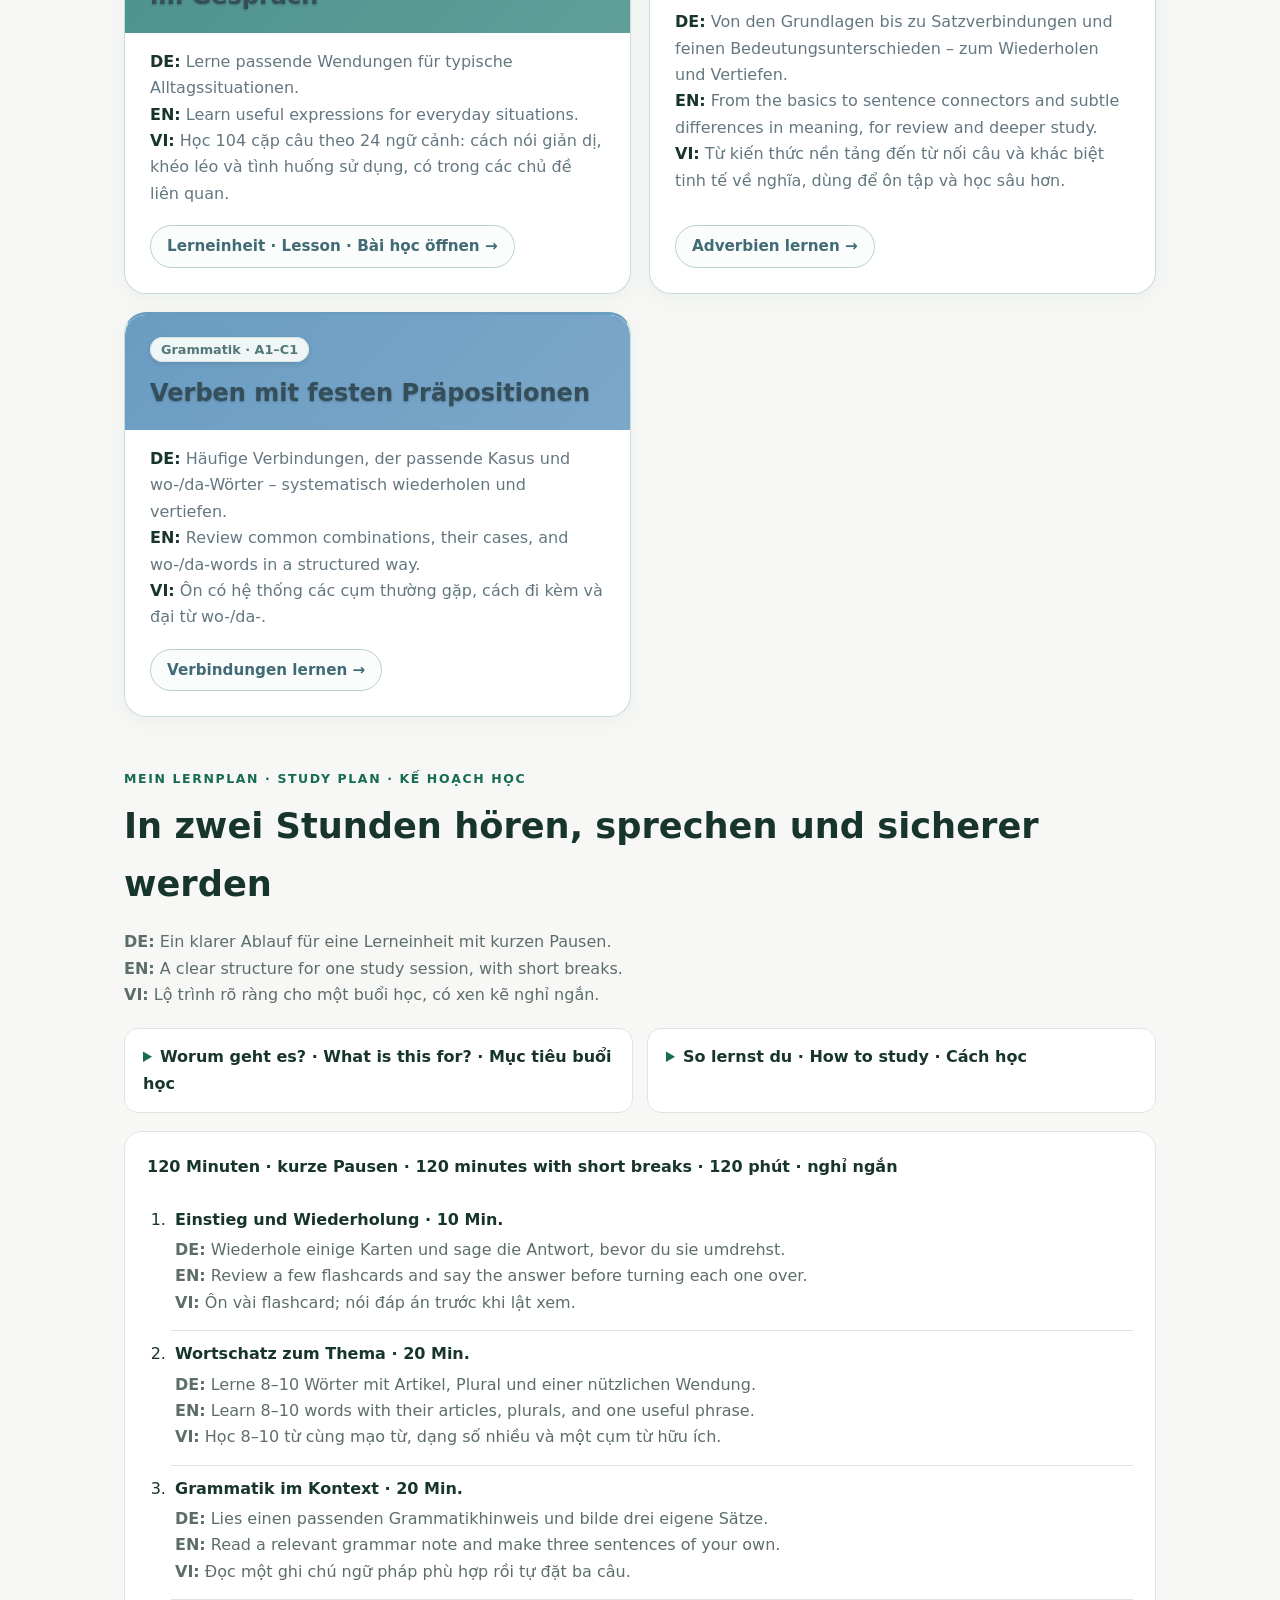
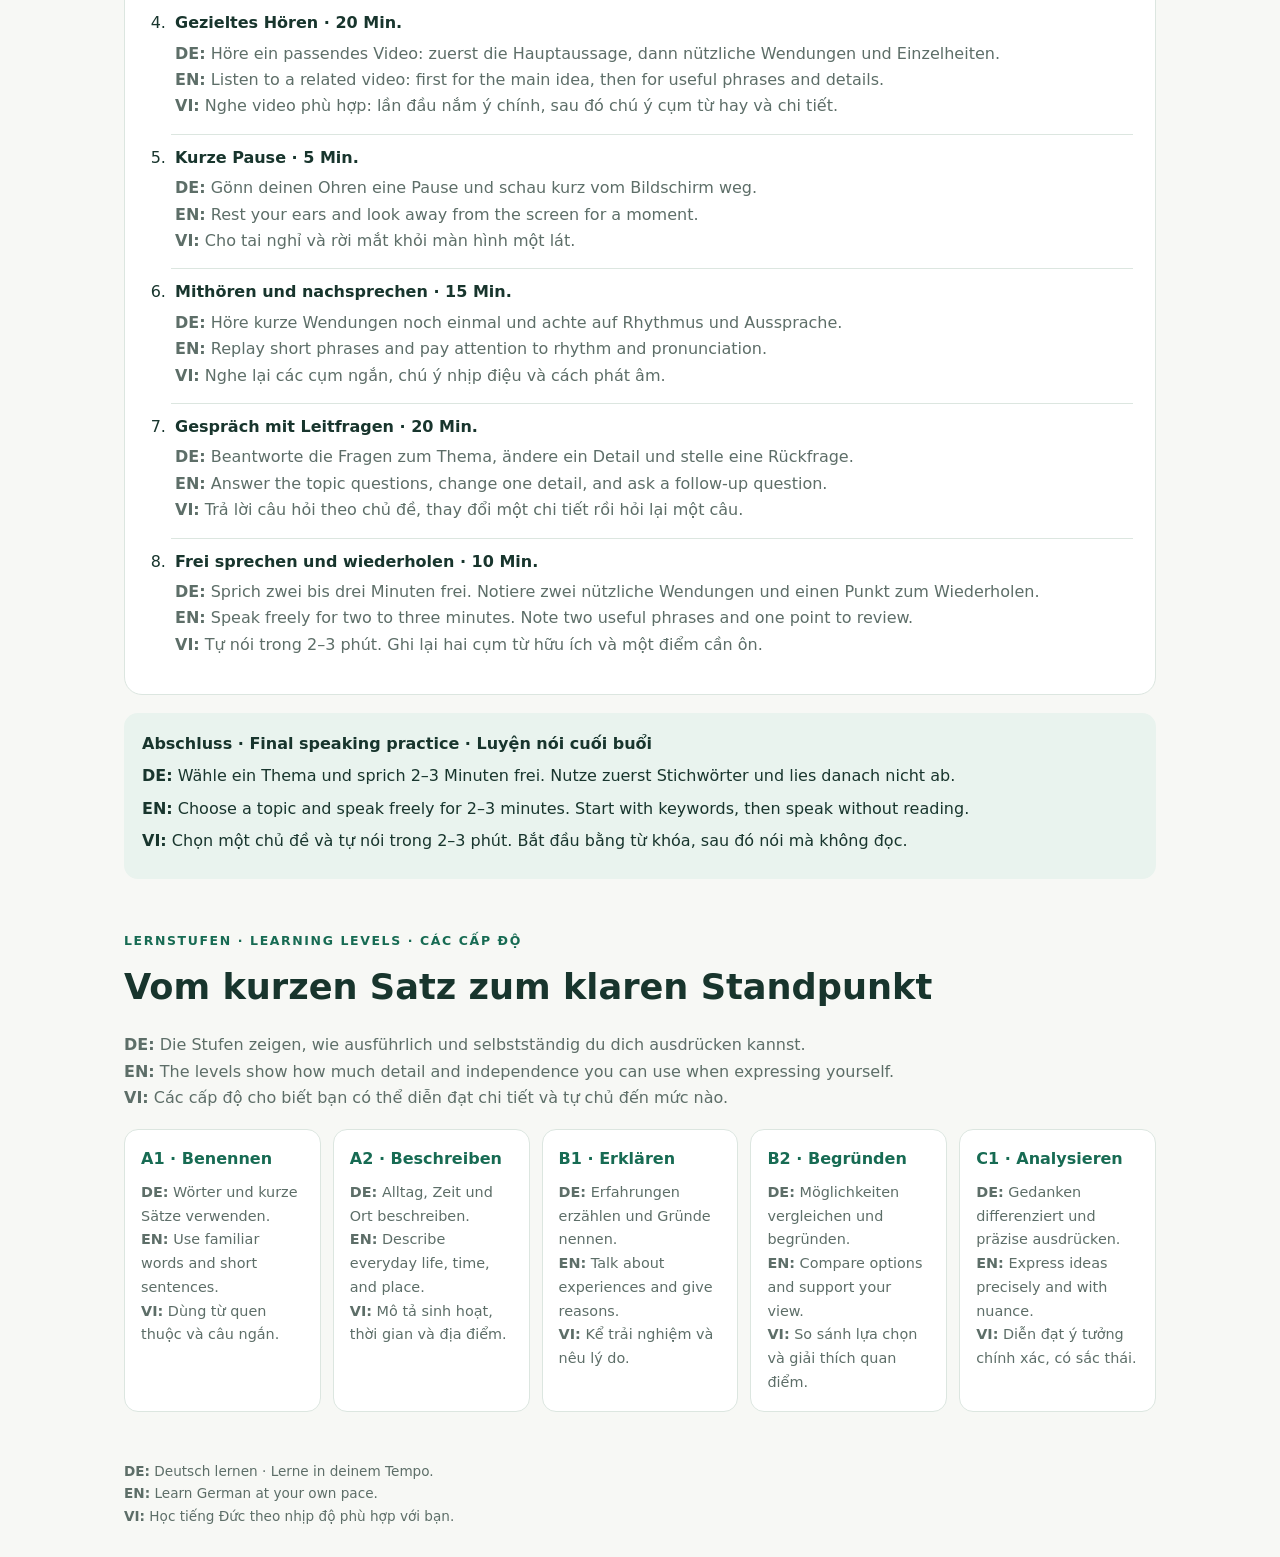
==== commit 4f7ce617: "Integrate PDF examples with trilingual analysis and inline vocabulary" ====
--- a/index.html
+++ b/index.html
@@ -42,7 +42,7 @@
 <div class="grid">
 <a class="card card--a1" href="./deutsch-alltag.html"><div class="card-header"><span class="tag">Alltag · A1</span><h2>Deutsch A1</h2></div><p><b>DE:</b> Wortschatz, Grammatik und kurze Übungen für alltägliche Situationen.<br><b>EN:</b> Vocabulary, grammar, and short exercises for everyday situations.<br><b>VI:</b> Từ vựng, ngữ pháp và bài tập ngắn về các tình huống hằng ngày.</p><span class="open">Deutsch A1 öffnen →</span></a>
 <a class="card card--leben" href="./deutsch-im-leben.html"><div class="card-header"><span class="tag">Lebenswelten · A1–C1</span><h2>Deutsch im Leben</h2></div><p><b>DE:</b> Lernkarten, Grammatik und Schreibimpulse zu Alltag, Gesellschaft und Weltwissen.<br><b>EN:</b> Flashcards, grammar, and writing prompts about daily life, society, and the wider world.<br><b>VI:</b> Flashcard, ngữ pháp và gợi ý viết về đời sống, xã hội và thế giới.</p><span class="open">Deutsch im Leben öffnen →</span></a>
-<a class="card card--adverbien" href="./deutsch-alltagssprache.html"><div class="card-header"><span class="tag">Gespräch · A2–C1</span><h2>💬 Alltagssprache · Redemittel im Gespräch</h2></div><p><b>DE:</b> Lerne passende Wendungen für typische Alltagssituationen.<br><b>EN:</b> Learn useful expressions for everyday situations.<br><b>VI:</b> Học 84 cặp câu theo 24 ngữ cảnh: cách nói giản dị, khéo léo và tình huống sử dụng, có trong các chủ đề liên quan.</p><span class="open">Lerneinheit · Lesson · Bài học öffnen →</span></a><a class="card card--adverbien" href="./deutsch-adverbien.html"><div class="card-header"><span class="tag">Grammatik · A1–C1</span><h2>Adverbien</h2></div><p><b>DE:</b> Von den Grundlagen bis zu Satzverbindungen und feinen Bedeutungsunterschieden – zum Wiederholen und Vertiefen.<br><b>EN:</b> From the basics to sentence connectors and subtle differences in meaning, for review and deeper study.<br><b>VI:</b> Từ kiến thức nền tảng đến từ nối câu và khác biệt tinh tế về nghĩa, dùng để ôn tập và học sâu hơn.</p><span class="open">Adverbien lernen →</span></a>
+<a class="card card--adverbien" href="./deutsch-alltagssprache.html"><div class="card-header"><span class="tag">Gespräch · A2–C1</span><h2>💬 Alltagssprache · Redemittel im Gespräch</h2></div><p><b>DE:</b> Lerne passende Wendungen für typische Alltagssituationen.<br><b>EN:</b> Learn useful expressions for everyday situations.<br><b>VI:</b> Học 104 cặp câu theo 24 ngữ cảnh: cách nói giản dị, khéo léo và tình huống sử dụng, có trong các chủ đề liên quan.</p><span class="open">Lerneinheit · Lesson · Bài học öffnen →</span></a><a class="card card--adverbien" href="./deutsch-adverbien.html"><div class="card-header"><span class="tag">Grammatik · A1–C1</span><h2>Adverbien</h2></div><p><b>DE:</b> Von den Grundlagen bis zu Satzverbindungen und feinen Bedeutungsunterschieden – zum Wiederholen und Vertiefen.<br><b>EN:</b> From the basics to sentence connectors and subtle differences in meaning, for review and deeper study.<br><b>VI:</b> Từ kiến thức nền tảng đến từ nối câu và khác biệt tinh tế về nghĩa, dùng để ôn tập và học sâu hơn.</p><span class="open">Adverbien lernen →</span></a>
 <a class="card card--praepositionen" href="./deutsch-verben-mit-festen-praepositionen.html"><div class="card-header"><span class="tag">Grammatik · A1–C1</span><h2>Verben mit festen Präpositionen</h2></div><p><b>DE:</b> Häufige Verbindungen, der passende Kasus und wo-/da-Wörter – systematisch wiederholen und vertiefen.<br><b>EN:</b> Review common combinations, their cases, and wo-/da-words in a structured way.<br><b>VI:</b> Ôn có hệ thống các cụm thường gặp, cách đi kèm và đại từ wo-/da-.</p><span class="open">Verbindungen lernen →</span></a>
 </div>
 <section class="section" id="lernplan"><div class="eyebrow">Mein Lernplan · Study plan · Kế hoạch học</div><h2>In zwei Stunden hören, sprechen und sicherer werden</h2><p class="section-intro"><b>DE:</b> Ein klarer Ablauf für eine Lerneinheit mit kurzen Pausen.<br><b>EN:</b> A clear structure for one study session, with short breaks.<br><b>VI:</b> Lộ trình rõ ràng cho một buổi học, có xen kẽ nghỉ ngắn.</p>
--- a/learning-ui.css
+++ b/learning-ui.css
@@ -35,3 +35,12 @@
 #conversationCount{margin:0;align-self:center;color:#536c73;font-size:.9rem}#phraseVoiceStatus{font-size:.88rem;color:#677b82;overflow-wrap:anywhere}
 .phrase-empty{padding:24px;background:#f3f8f7;border-radius:12px}
 @media(max-width:650px){.phrase-tools{grid-template-columns:1fr;padding:16px}.phrase-group{padding:0 12px}.phrase-group summary{gap:8px}.phrase-group summary small{font-size:.8rem}.phrase-count{font-size:.75rem;padding:3px 7px}}
+.phrase-vocabulary{margin:18px 0 14px;padding:14px;border:1px solid #d8e5e2;border-radius:12px;background:#f6faf9}
+.phrase-vocabulary h4{font-size:.86rem;color:#4d7377;margin:0 0 12px;line-height:1.5;font-weight:650}
+.phrase-vocabulary dl,.phrase-vocabulary dd{margin:0}.phrase-vocab-entry+.phrase-vocab-entry{border-top:1px solid #dce8e5;margin-top:12px;padding-top:12px}
+.phrase-vocabulary dt{display:flex;flex-direction:column;gap:4px;font-weight:650;color:#345b62;overflow-wrap:anywhere}
+.phrase-word-type{font-size:.73rem;color:#6a8183;font-weight:400}.phrase-vocabulary dd p{font-size:.88rem;line-height:1.55;margin:5px 0}.phrase-vocabulary .phrase-plural{font-size:.82rem;color:#627c7d}
+.phrase-analysis{border:1px solid #d8e5e2;border-radius:10px;background:#fcfefe;margin:12px 0}
+.phrase-analysis>summary{display:list-item;list-style:disclosure-closed inside;padding:11px 12px;font-size:.86rem;line-height:1.5;color:#4a6e76;cursor:pointer}
+.phrase-analysis[open]>summary{list-style-type:disclosure-open}.phrase-analysis>summary::before{content:none}.phrase-analysis>div{padding:0 12px 10px;font-size:.9rem}.phrase-analysis p{margin:6px 0}
+.phrase-pair>.phrase-provenance{margin-top:12px;font-size:.74rem;line-height:1.5}
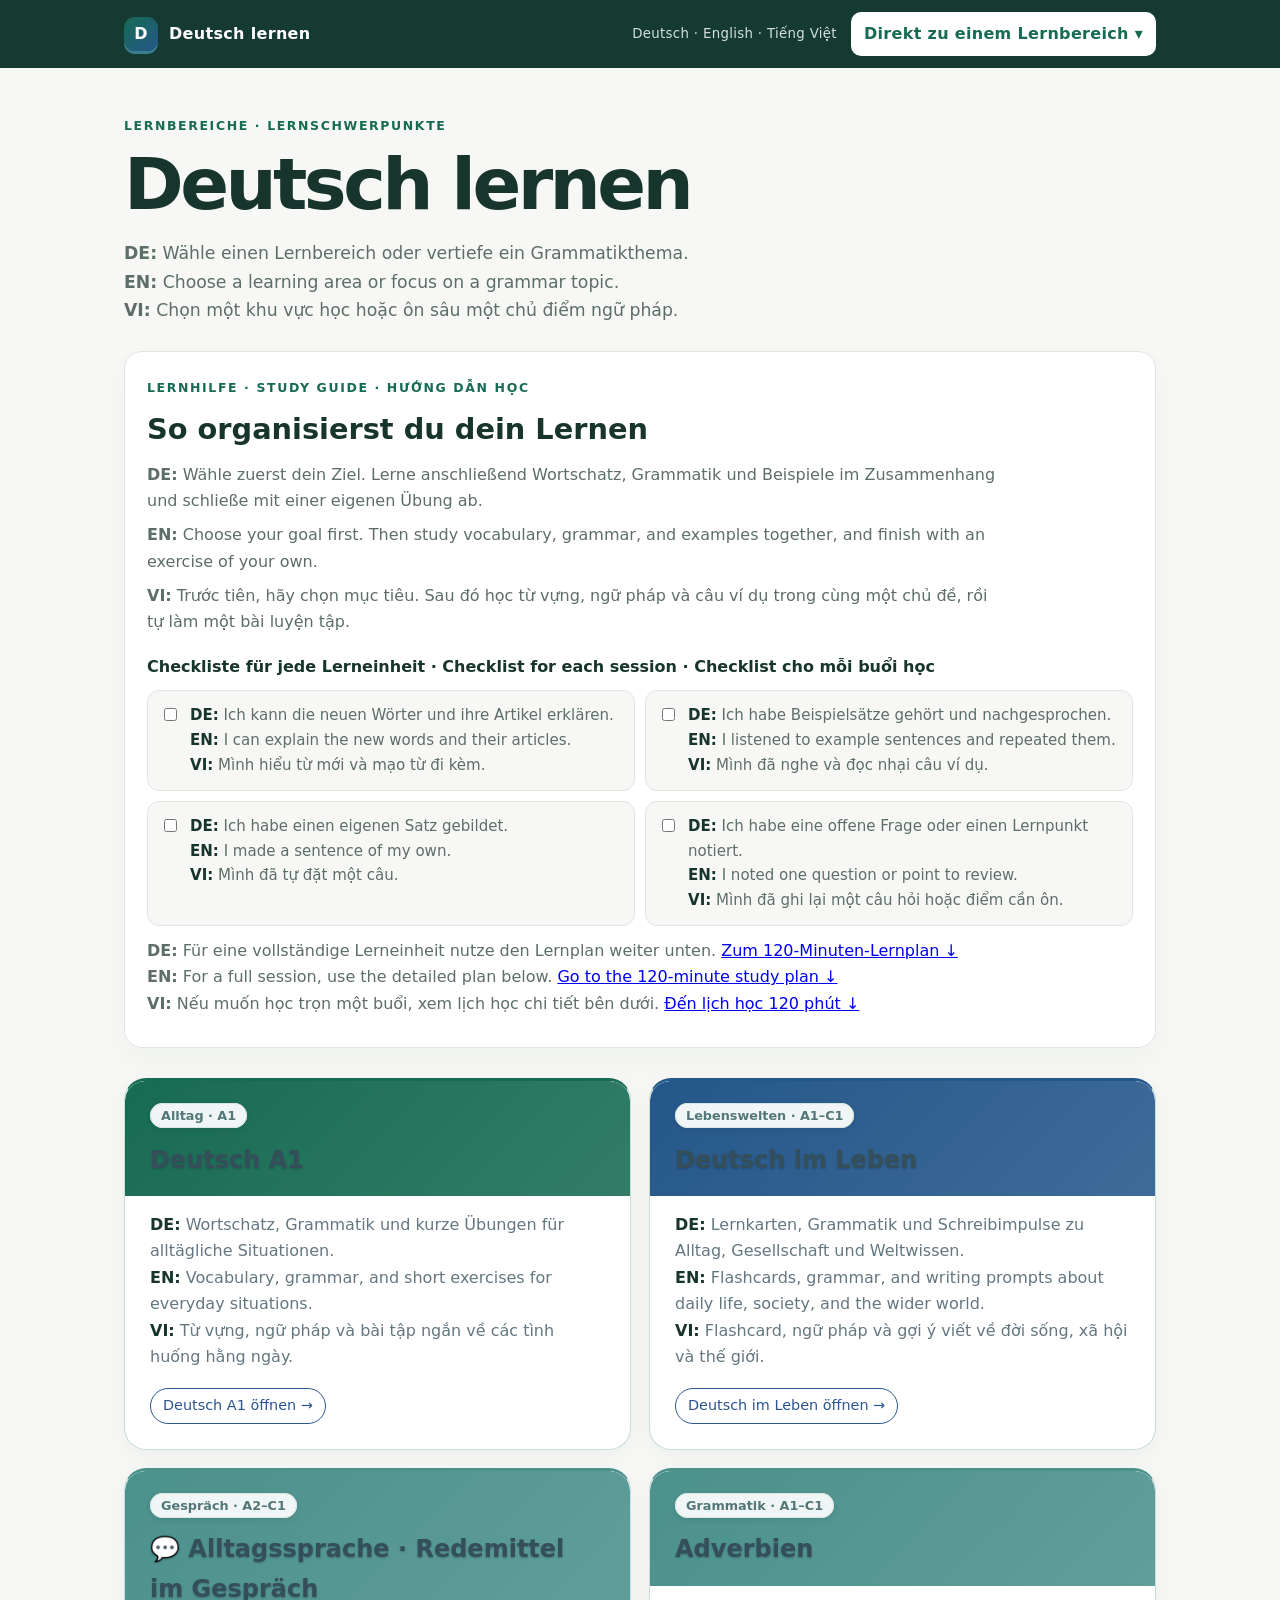
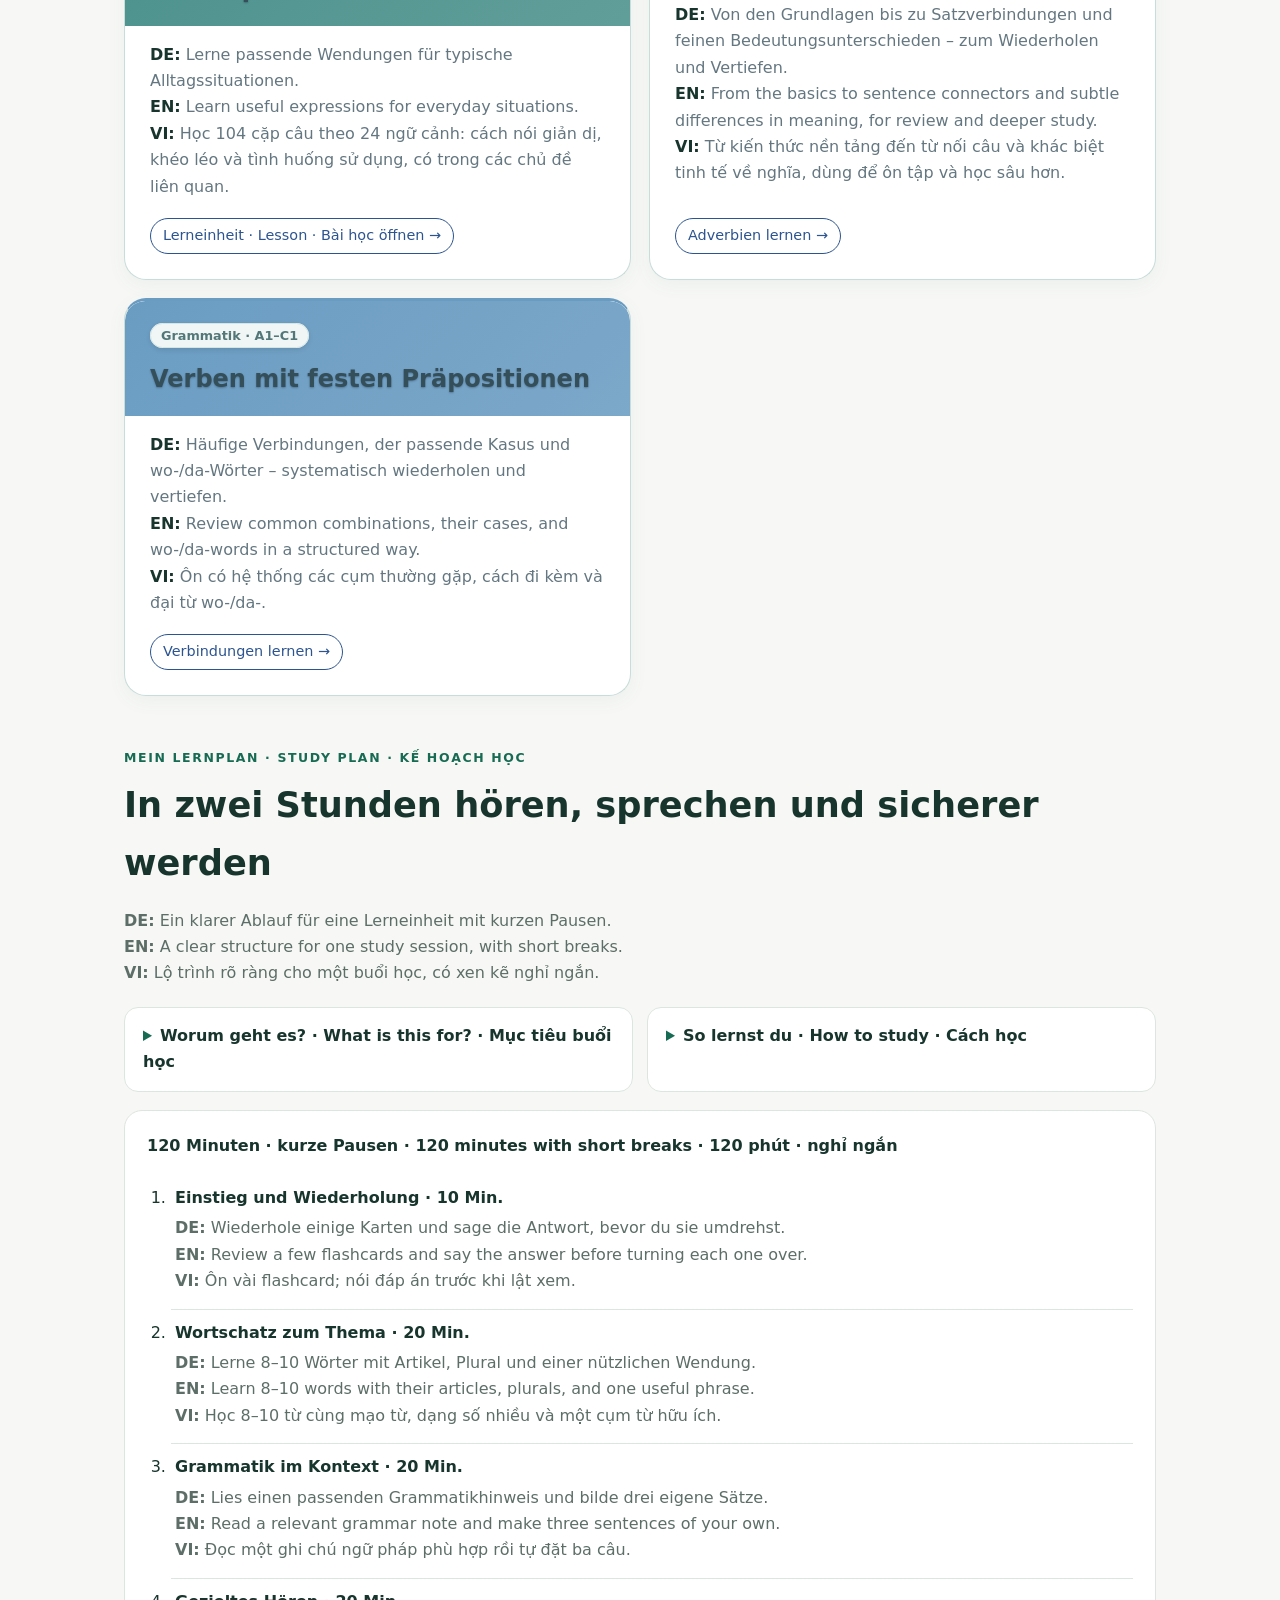
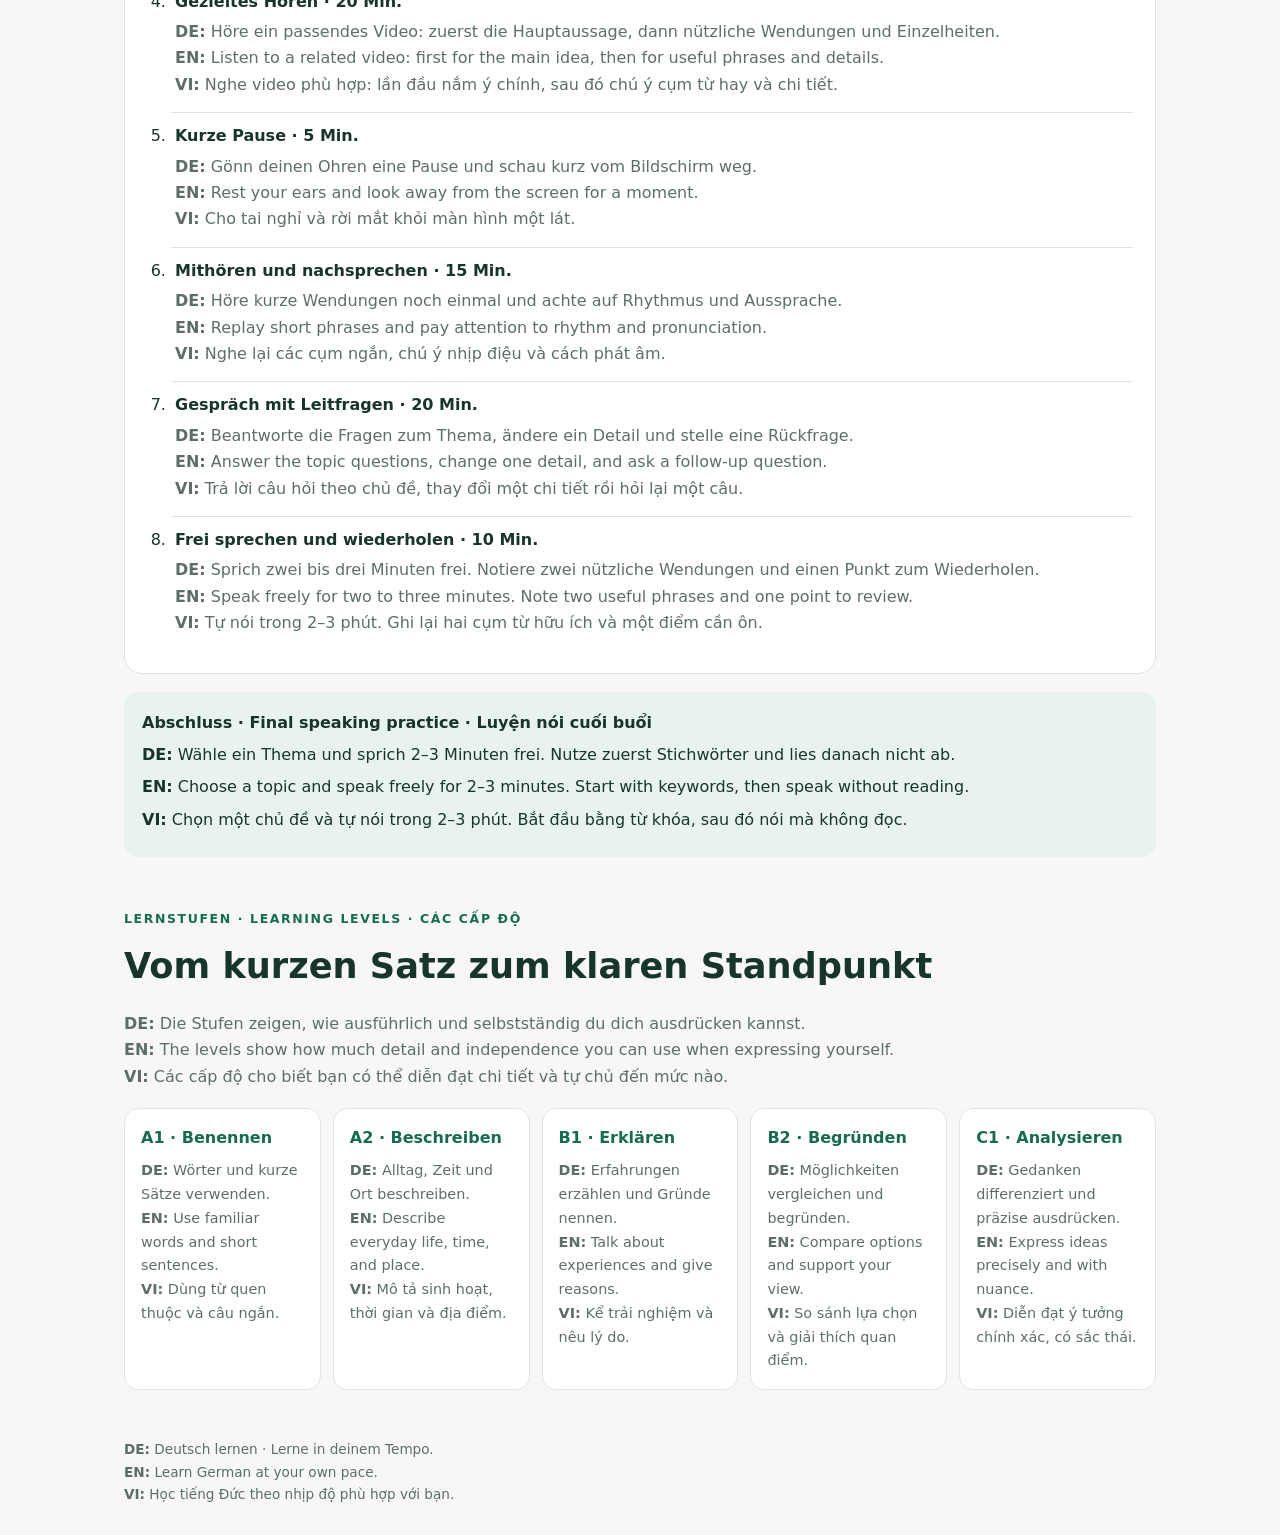
==== commit ffd01bc8: "Make conversation groups open reliably with static fallback and outline links" ====
--- a/index.html
+++ b/index.html
@@ -31,7 +31,7 @@
 .mark{background:linear-gradient(135deg,#176b53,#24578a);color:#fff;box-shadow:0 3px 0 #397e91}
 </style>
 
-<link rel="stylesheet" href="./learning-ui.css">
+<link rel="stylesheet" href="./learning-ui.css?v=0f7511a798">
 </head>
 <body>
 <header class="top"><div class="top-inner"><div class="brand"><span class="mark">D</span> Deutsch lernen</div><div class="top-tools"><small>Deutsch · English · Tiếng Việt</small><details class="quick"><summary>Direkt zu einem Lernbereich ▾</summary><nav class="menu" aria-label="Lernbereich auswählen"><a href="./deutsch-alltag.html">Deutsch A1 · Alltag</a><a href="./deutsch-im-leben.html">Deutsch im Leben · A1–C1</a><a href="./deutsch-adverbien.html">Adverbien</a><a href="./deutsch-verben-mit-festen-praepositionen.html">Verben mit festen Präpositionen</a></nav></details></div></div></header>
--- a/learning-ui.css
+++ b/learning-ui.css
@@ -8,9 +8,9 @@
 button:not(.folderbtn):hover,.button:hover,.play:hover,.next:hover{background:var(--control-wash);border-color:#83aeb5;color:#315b66}
 button[aria-selected="true"],button.active,.button.primary{background:#eaf3f3;border-color:#93b8bd;color:#315b66}
 button:focus-visible,a:focus-visible,summary:focus-visible,input:focus-visible,select:focus-visible{outline:3px solid #95bdc5;outline-offset:3px}
-.card .open{display:inline-flex;align-items:center;align-self:flex-start;gap:8px;max-width:100%;padding:9px 16px;border:1px solid var(--control-line);border-radius:999px;background:#fbfdfd;color:var(--control-ink);font-size:.95rem;font-weight:600;line-height:1.5}
-.card[class*="card--"] .open{color:var(--control-ink)}
-a.card:hover .open,a.card:focus-visible .open{background:var(--control-wash);border-color:#83aeb5}
+.card .open{display:inline-flex;align-items:center;align-self:flex-start;gap:6px;max-width:100%;padding:6px 12px;border:1px solid #2c548f;border-radius:999px;background:transparent;color:#2c548f;font-size:.9rem;font-weight:500;line-height:1.5}
+.card[class*="card--"] .open{color:#2c548f}
+a.card:hover .open,a.card:focus-visible .open{background:transparent;border-color:#214372;color:#214372}
 .home,.home-link{background:#ffffff0d;border-color:#c6dbd366;color:#f3faf7}
 @media(prefers-reduced-motion:reduce){*,*::before,*::after{scroll-behavior:auto!important;transition:none!important}}
 /* Let the topic accent live in the border and small labels. */
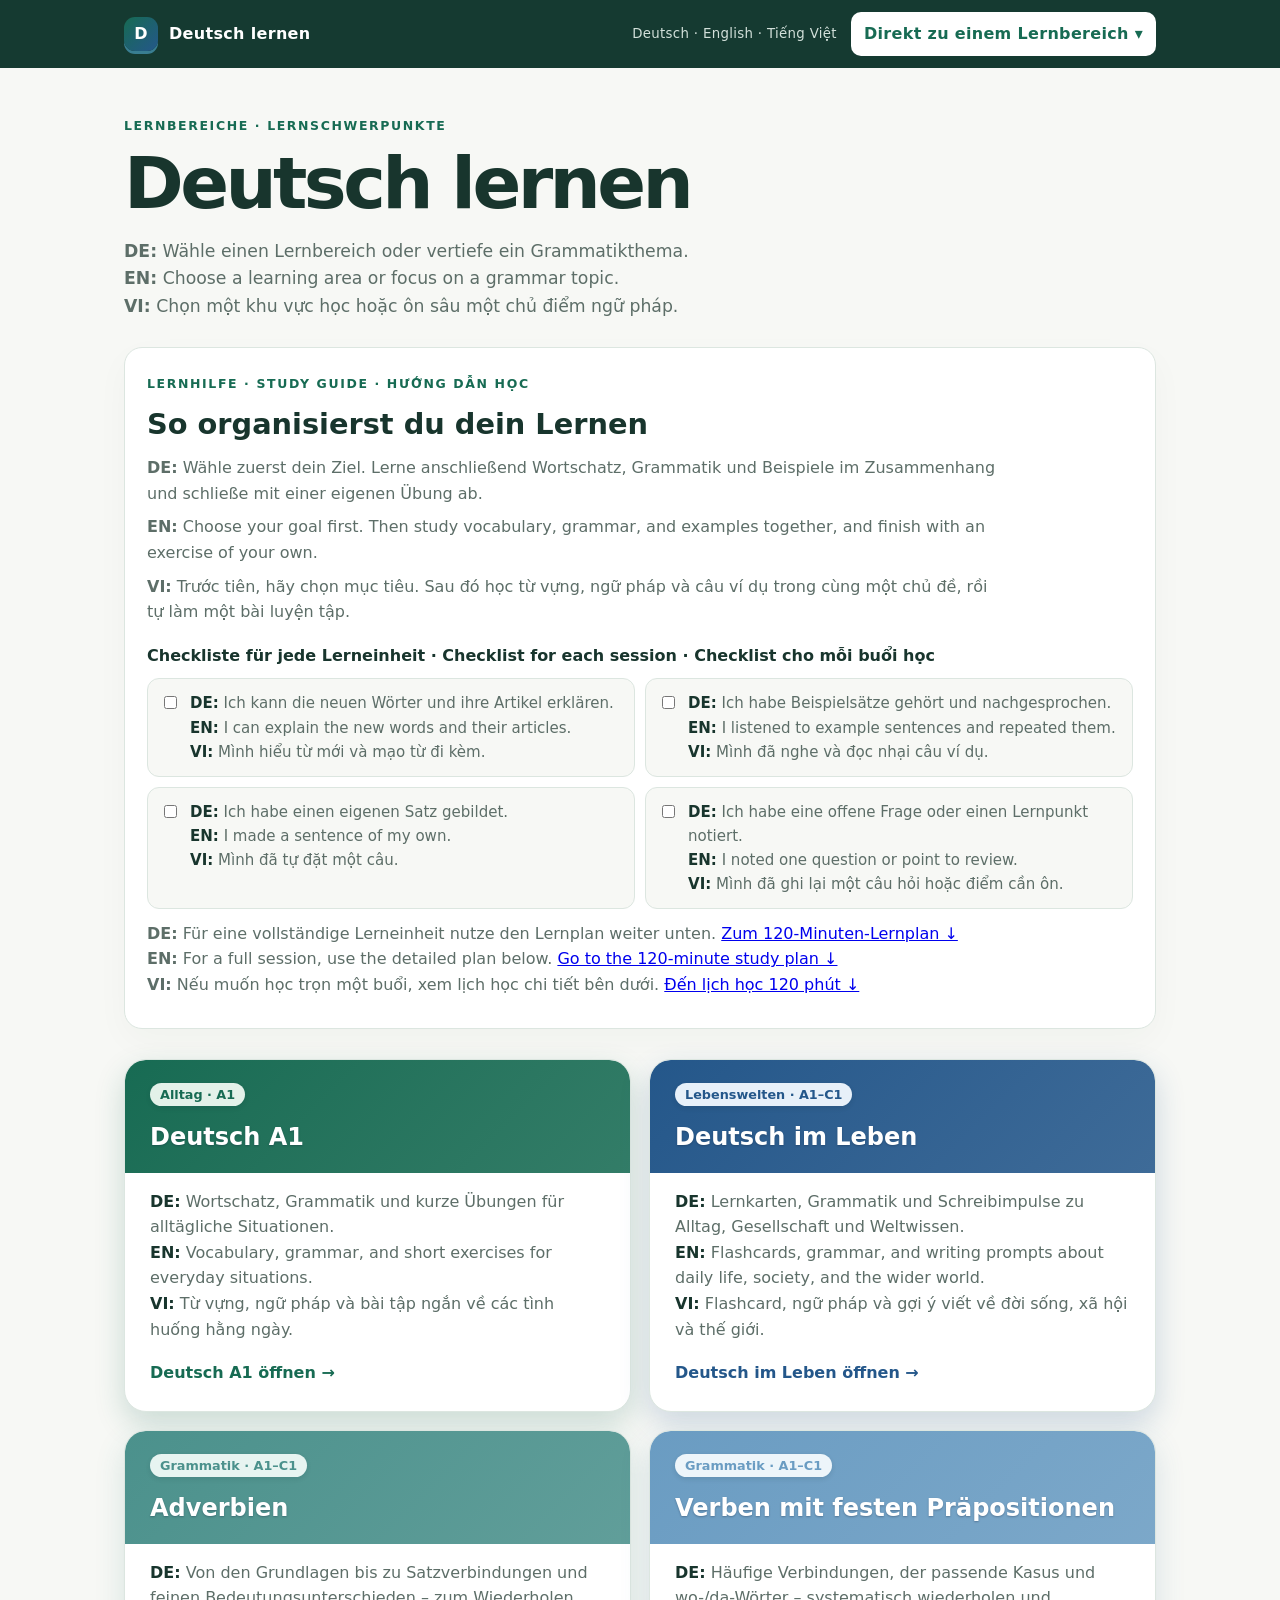
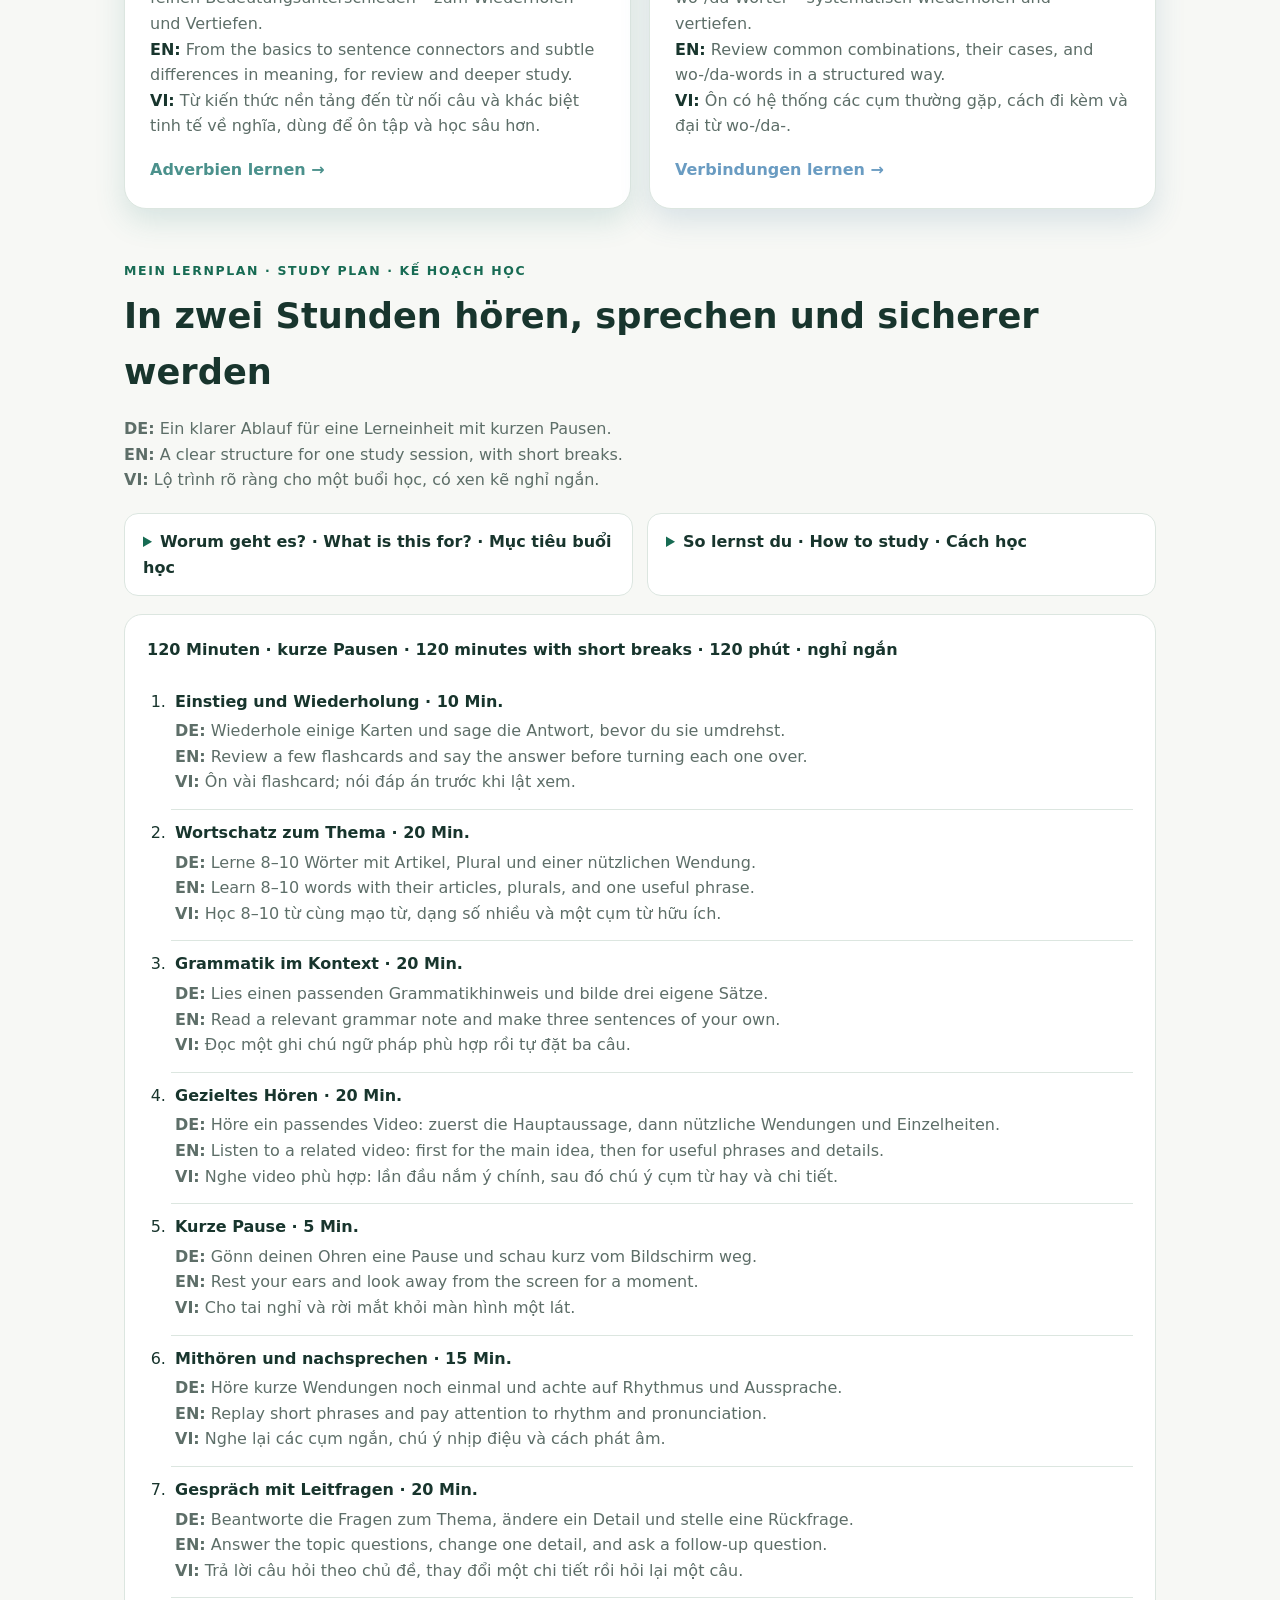
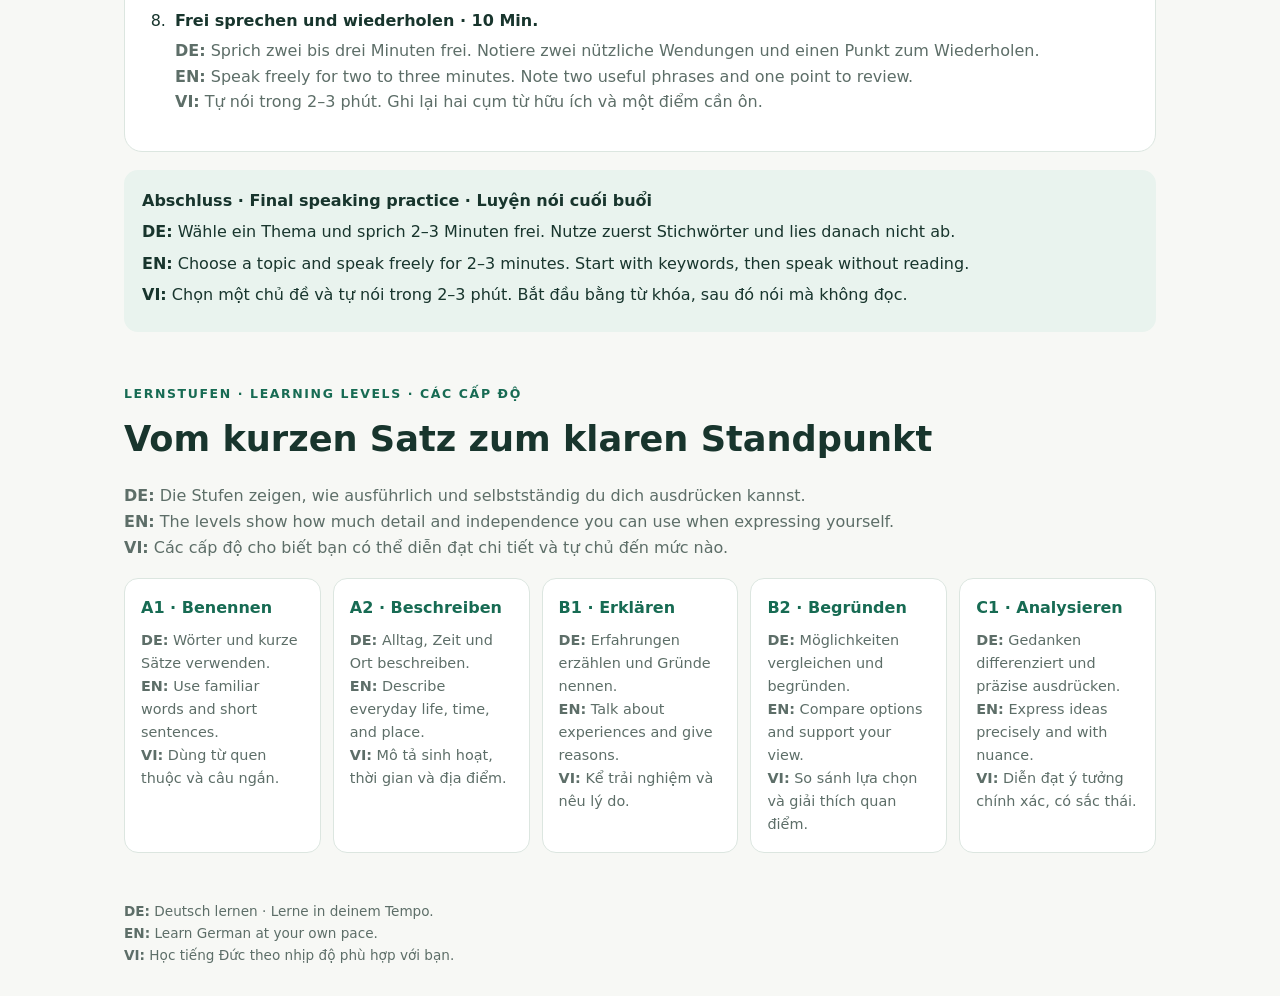
==== commit 12699586: "Restore original themes and unify Alltagssprache inside Leben" ====
--- a/index.html
+++ b/index.html
@@ -31,7 +31,6 @@
 .mark{background:linear-gradient(135deg,#176b53,#24578a);color:#fff;box-shadow:0 3px 0 #397e91}
 </style>
 
-<link rel="stylesheet" href="./learning-ui.css?v=0f7511a798">
 </head>
 <body>
 <header class="top"><div class="top-inner"><div class="brand"><span class="mark">D</span> Deutsch lernen</div><div class="top-tools"><small>Deutsch · English · Tiếng Việt</small><details class="quick"><summary>Direkt zu einem Lernbereich ▾</summary><nav class="menu" aria-label="Lernbereich auswählen"><a href="./deutsch-alltag.html">Deutsch A1 · Alltag</a><a href="./deutsch-im-leben.html">Deutsch im Leben · A1–C1</a><a href="./deutsch-adverbien.html">Adverbien</a><a href="./deutsch-verben-mit-festen-praepositionen.html">Verben mit festen Präpositionen</a></nav></details></div></div></header>
@@ -42,7 +41,7 @@
 <div class="grid">
 <a class="card card--a1" href="./deutsch-alltag.html"><div class="card-header"><span class="tag">Alltag · A1</span><h2>Deutsch A1</h2></div><p><b>DE:</b> Wortschatz, Grammatik und kurze Übungen für alltägliche Situationen.<br><b>EN:</b> Vocabulary, grammar, and short exercises for everyday situations.<br><b>VI:</b> Từ vựng, ngữ pháp và bài tập ngắn về các tình huống hằng ngày.</p><span class="open">Deutsch A1 öffnen →</span></a>
 <a class="card card--leben" href="./deutsch-im-leben.html"><div class="card-header"><span class="tag">Lebenswelten · A1–C1</span><h2>Deutsch im Leben</h2></div><p><b>DE:</b> Lernkarten, Grammatik und Schreibimpulse zu Alltag, Gesellschaft und Weltwissen.<br><b>EN:</b> Flashcards, grammar, and writing prompts about daily life, society, and the wider world.<br><b>VI:</b> Flashcard, ngữ pháp và gợi ý viết về đời sống, xã hội và thế giới.</p><span class="open">Deutsch im Leben öffnen →</span></a>
-<a class="card card--adverbien" href="./deutsch-alltagssprache.html"><div class="card-header"><span class="tag">Gespräch · A2–C1</span><h2>💬 Alltagssprache · Redemittel im Gespräch</h2></div><p><b>DE:</b> Lerne passende Wendungen für typische Alltagssituationen.<br><b>EN:</b> Learn useful expressions for everyday situations.<br><b>VI:</b> Học 104 cặp câu theo 24 ngữ cảnh: cách nói giản dị, khéo léo và tình huống sử dụng, có trong các chủ đề liên quan.</p><span class="open">Lerneinheit · Lesson · Bài học öffnen →</span></a><a class="card card--adverbien" href="./deutsch-adverbien.html"><div class="card-header"><span class="tag">Grammatik · A1–C1</span><h2>Adverbien</h2></div><p><b>DE:</b> Von den Grundlagen bis zu Satzverbindungen und feinen Bedeutungsunterschieden – zum Wiederholen und Vertiefen.<br><b>EN:</b> From the basics to sentence connectors and subtle differences in meaning, for review and deeper study.<br><b>VI:</b> Từ kiến thức nền tảng đến từ nối câu và khác biệt tinh tế về nghĩa, dùng để ôn tập và học sâu hơn.</p><span class="open">Adverbien lernen →</span></a>
+<a class="card card--adverbien" href="./deutsch-adverbien.html"><div class="card-header"><span class="tag">Grammatik · A1–C1</span><h2>Adverbien</h2></div><p><b>DE:</b> Von den Grundlagen bis zu Satzverbindungen und feinen Bedeutungsunterschieden – zum Wiederholen und Vertiefen.<br><b>EN:</b> From the basics to sentence connectors and subtle differences in meaning, for review and deeper study.<br><b>VI:</b> Từ kiến thức nền tảng đến từ nối câu và khác biệt tinh tế về nghĩa, dùng để ôn tập và học sâu hơn.</p><span class="open">Adverbien lernen →</span></a>
 <a class="card card--praepositionen" href="./deutsch-verben-mit-festen-praepositionen.html"><div class="card-header"><span class="tag">Grammatik · A1–C1</span><h2>Verben mit festen Präpositionen</h2></div><p><b>DE:</b> Häufige Verbindungen, der passende Kasus und wo-/da-Wörter – systematisch wiederholen und vertiefen.<br><b>EN:</b> Review common combinations, their cases, and wo-/da-words in a structured way.<br><b>VI:</b> Ôn có hệ thống các cụm thường gặp, cách đi kèm và đại từ wo-/da-.</p><span class="open">Verbindungen lernen →</span></a>
 </div>
 <section class="section" id="lernplan"><div class="eyebrow">Mein Lernplan · Study plan · Kế hoạch học</div><h2>In zwei Stunden hören, sprechen und sicherer werden</h2><p class="section-intro"><b>DE:</b> Ein klarer Ablauf für eine Lerneinheit mit kurzen Pausen.<br><b>EN:</b> A clear structure for one study session, with short breaks.<br><b>VI:</b> Lộ trình rõ ràng cho một buổi học, có xen kẽ nghỉ ngắn.</p>
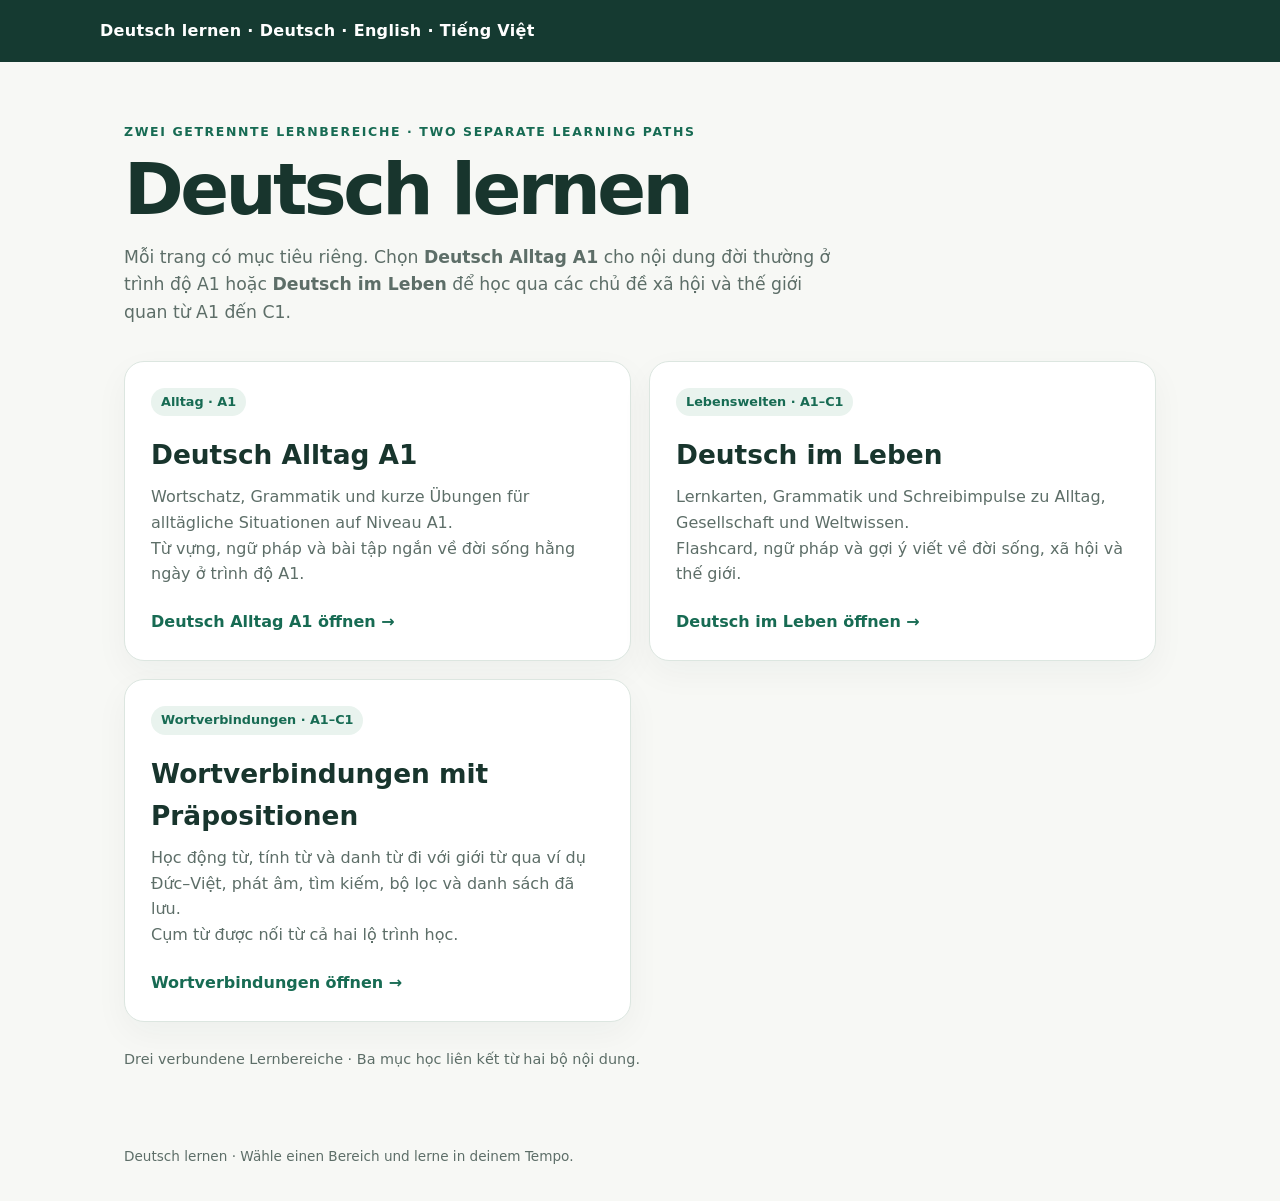
==== commit cd04e542: "Update home page navigation" ====
--- a/index.html
+++ b/index.html
@@ -3,64 +3,23 @@
 <head>
 <meta charset="utf-8">
 <meta name="viewport" content="width=device-width, initial-scale=1">
-<meta name="description" content="Deutsch lernen – ganz ohne Langeweile! Wortschatz, Grammatik und Lernplan auf Deutsch, Englisch und Vietnamesisch.">
-<meta property="og:type" content="website"><meta property="og:url" content="https://hongmy2102.github.io/deutsch-alltag/"><meta property="og:title" content="Deutsch lernen – ganz ohne Langeweile!"><meta property="og:description" content="Deutsch lernen mit Alltagsthemen, Grammatik und einem klaren Lernplan."><meta name="twitter:card" content="summary">
-<title>Deutsch lernen – ganz ohne Langeweile!</title>
+<meta name="description" content="Deutsch lernen: Alltag A1 und Deutsch im Leben – zwei Lernbereiche für verschiedene Niveaus.">
+<title>Deutsch lernen · Alltag A1 &amp; Deutsch im Leben</title>
 <style>
-:root{color-scheme:light;--ink:#18352d;--muted:#5d6e68;--green:#176b53;--pale:#e9f3ee;--line:#dce6e0;--paper:#f7f8f5}*{box-sizing:border-box}body{margin:0;background:var(--paper);color:var(--ink);font:16px/1.6 system-ui,-apple-system,"Segoe UI",sans-serif}.top{background:#153a31;color:white;font-weight:750;letter-spacing:.02em}.top small{color:#d2e0da;font-weight:500}.wrap{max-width:1080px;margin:0 auto;padding:48px 24px}.eyebrow{color:var(--green);font-size:.78rem;font-weight:800;letter-spacing:.13em;text-transform:uppercase}h1{max-width:760px;margin:10px 0 14px;font-size:clamp(2.3rem,6vw,4.5rem);line-height:1.04;letter-spacing:-.05em}.intro{max-width:760px;color:var(--muted);font-size:1.08rem}.study-overview{margin:26px 0 30px;padding:22px;background:#fff;border:1px solid var(--line);border-radius:18px;box-shadow:0 12px 34px #20332608}.study-overview h2{margin:6px 0;font-size:clamp(1.35rem,3vw,1.8rem)}.study-overview>p{max-width:850px;margin:8px 0;color:var(--muted)}.checklist-title{display:block;margin:18px 0 10px}.study-checklist{display:grid;grid-template-columns:repeat(2,minmax(0,1fr));gap:10px}.study-check{display:flex;align-items:flex-start;gap:10px;padding:12px;border:1px solid var(--line);border-radius:12px;background:var(--paper)}.study-check input{margin-top:5px;accent-color:var(--green);flex:0 0 auto}.study-check span{color:var(--muted);font-size:.94rem}.study-check b{color:var(--ink)}.study-overview .plan-link{margin-top:12px}.quick{position:relative;flex:0 0 auto}.quick[open]{width:min(320px,90vw)}.quick summary{list-style:none;cursor:pointer;background:white;color:var(--green);border:1px solid #ffffff55;border-radius:10px;padding:8px 12px;white-space:nowrap}.quick summary::-webkit-details-marker{display:none}.quick[open] .menu{position:absolute;z-index:3;right:0;top:calc(100% + 8px);width:min(320px,90vw);padding:8px;background:white;border:1px solid var(--line);border-radius:12px;box-shadow:0 12px 28px #10251b20}.menu a{display:block;padding:10px 12px;border-radius:8px;color:var(--ink);text-decoration:none}.menu a:hover,.menu a:focus{background:var(--pale);color:var(--green)}.grid{display:grid;grid-template-columns:repeat(2,minmax(0,1fr));gap:18px;margin-top:30px}.card{display:flex;min-height:225px;flex-direction:column;padding:25px;border:1px solid var(--line);border-radius:20px;background:#fff;color:inherit;text-decoration:none;box-shadow:0 12px 34px #2033260b;transition:transform .15s,border-color .15s}.card--a1{--card-accent:#176b65;--card-tint:#eff9f7;--card-border:#9bcfc7;--card-edge:#62a99f;--card-tag:#176b65;--card-shadow:rgba(23,107,101,.16)}.card--leben{--card-accent:#3e70ad;--card-tint:#f1f6fc;--card-border:#b3c9e2;--card-edge:#7899c3;--card-tag:#3e70ad;--card-shadow:rgba(62,112,173,.16)}.card--adverbien{--card-accent:#7654a3;--card-tint:#f7f3fb;--card-border:#cab9df;--card-edge:#9a7cbb;--card-tag:#7654a3;--card-shadow:rgba(118,84,163,.16)}.card--praepositionen{--card-accent:#a65384;--card-tint:#fcf3f8;--card-border:#dfb9d0;--card-edge:#bd80a6;--card-tag:#a65384;--card-shadow:rgba(166,83,132,.16)}.card[class*="card--"]{border:1.5px solid var(--card-border);border-radius:22px;background:linear-gradient(155deg,var(--card-tint),#fff 78%);box-shadow:0 5px 0 var(--card-edge),0 14px 26px var(--card-shadow),inset 0 1px 0 #ffffffd9}.card[class*="card--"] .tag{background:var(--card-tag);color:#fff;box-shadow:inset 0 1px 0 #ffffff45}.card[class*="card--"] h2{color:var(--card-accent);text-shadow:0 1px 0 #fff}.card[class*="card--"] .open{color:var(--card-accent)}.card--a1:hover,.card--a1:focus-visible,.card--leben:hover,.card--leben:focus-visible,.card--adverbien:hover,.card--adverbien:focus-visible,.card--praepositionen:hover,.card--praepositionen:focus-visible{transform:translateY(-4px);border-color:var(--card-accent);box-shadow:0 8px 0 var(--card-edge),0 19px 32px var(--card-shadow),inset 0 1px 0 #fff;outline:3px solid var(--card-border);outline-offset:3px}.card--a1:active,.card--leben:active,.card--adverbien:active,.card--praepositionen:active{transform:translateY(1px);box-shadow:0 2px 0 var(--card-edge),0 6px 12px var(--card-shadow)}.tag{align-self:flex-start;padding:4px 10px;border-radius:99px;background:var(--pale);color:var(--green);font-size:.8rem;font-weight:750}.card h2{margin:16px 0 8px;font-size:1.5rem}.card p{margin:0 0 18px;color:var(--muted)}.open{margin-top:auto;color:var(--green);font-weight:800}.section{margin-top:52px}.section h2{font-size:clamp(1.6rem,4vw,2.2rem);margin:7px 0}.section-intro{color:var(--muted);max-width:780px}.guide{display:grid;grid-template-columns:repeat(2,minmax(0,1fr));gap:14px;margin-top:20px}.guide details{background:white;border:1px solid var(--line);border-radius:14px;padding:0 16px}.guide summary{cursor:pointer;padding:15px 2px;font-weight:750}.guide summary::marker{color:var(--green)}.guide-body{padding:0 2px 13px;color:var(--muted)}.guide-body p{margin:7px 0}.levels{display:grid;grid-template-columns:repeat(auto-fit,minmax(180px,1fr));gap:12px;margin-top:18px}.level-card{padding:16px;border:1px solid var(--line);border-radius:14px;background:white}.level-card>b{color:var(--green)}.level-card p{margin:8px 0 0;color:var(--muted);font-size:.9rem}.plan{margin-top:18px;background:#fff;border:1px solid var(--line);border-radius:18px;padding:22px}.plan ol{padding-left:24px;margin-bottom:0}.plan li{padding:10px 4px;border-bottom:1px solid var(--line)}.plan li:last-child{border:0}.plan li p{margin:4px 0;color:var(--muted)}.finish{margin-top:18px;padding:18px;border-radius:14px;background:#e9f3ee}.finish p{margin:6px 0}.top-inner{max-width:1080px;margin:auto;padding:12px 24px;display:flex;align-items:center;justify-content:space-between;gap:18px}.brand{display:flex;align-items:center;gap:11px;white-space:nowrap}.mark{width:34px;height:34px;border-radius:11px;background:linear-gradient(135deg,#65bcb5,#9b88ca);display:grid;place-items:center;color:#fff;font-weight:900;box-shadow:0 3px 0 #557f91}.top-tools{display:flex;align-items:center;gap:14px}.home-link{display:inline-flex;align-items:center;border:1px solid #ffffff55;border-radius:9px;padding:6px 11px;color:#fff;text-decoration:none;font-size:.86rem;font-weight:700}.home-link:hover,.home-link:focus-visible{background:#ffffff18}footer{max-width:1080px;margin:0 auto;padding:0 24px 30px;color:var(--muted);font-size:.85rem}@media(max-width:680px){.top-inner{align-items:flex-start;flex-direction:column}.top-tools{width:100%;justify-content:space-between;flex-wrap:wrap}.wrap{padding:38px 18px}.grid,.guide,.study-checklist{grid-template-columns:1fr}.card{min-height:205px}.plan,.study-overview{padding:17px}}
-/* Distinct calm color panels: saturated headers contrast with pale labels and white body. */
-.mark{background:linear-gradient(135deg,#65bcb5,#9b88ca);color:#fff;box-shadow:0 3px 0 #557f91}
-.card--a1{--card-accent:#277a70;--card-edge:#1c5f58;--card-border:#75b5aa;--card-shadow:rgba(39,122,112,.24);--card-tag-bg:#e4f5f2}
-.card--leben{--card-accent:#3f70a0;--card-edge:#2d5279;--card-border:#88aaca;--card-shadow:rgba(63,112,160,.24);--card-tag-bg:#eaf2fb}
-.card--adverbien{--card-accent:#705492;--card-edge:#503b70;--card-border:#aa94c3;--card-shadow:rgba(112,84,146,.24);--card-tag-bg:#f1eafa}
-.card--praepositionen{--card-accent:#914f79;--card-edge:#6b385a;--card-border:#bd8ba9;--card-shadow:rgba(145,79,121,.24);--card-tag-bg:#f8eaf2}
-.card[class*="card--"]{overflow:hidden;border:1px solid var(--line);border-radius:22px;background:#fff;box-shadow:0 12px 30px var(--card-shadow);transition:transform .16s,box-shadow .16s}
-.card-header{margin:-25px -25px 16px;padding:21px 25px 16px;border-radius:20px 20px 0 0;background:linear-gradient(135deg,var(--card-accent),color-mix(in srgb,var(--card-accent) 88%,#fff))}
-.card[class*="card--"] .tag{background:var(--card-tag-bg);color:var(--card-accent);box-shadow:0 2px 5px #142a331f}
-.card[class*="card--"] h2{margin:12px 0 0;color:#fff;text-shadow:0 1px 2px #15243c55}
-.card[class*="card--"] p{color:var(--muted)}
-.card[class*="card--"] p b{color:var(--ink)}
-.card[class*="card--"] .open{color:var(--card-accent)}
-.card--a1:hover,.card--a1:focus-visible,.card--leben:hover,.card--leben:focus-visible,.card--adverbien:hover,.card--adverbien:focus-visible,.card--praepositionen:hover,.card--praepositionen:focus-visible{transform:translateY(-3px);box-shadow:0 16px 34px var(--card-shadow);outline:2px solid var(--card-border);outline-offset:2px}
-.card--a1:active,.card--leben:active,.card--adverbien:active,.card--praepositionen:active{transform:translateY(0);box-shadow:0 8px 22px var(--card-shadow)}
-</style><style data-learning-themes>
-.card--a1{--card-accent:#176b53;--card-edge:#0f523f;--card-border:#7ab79d;--card-shadow:rgba(23,107,83,.20);--card-tag-bg:#e3f1e9}
-.card--leben{--card-accent:#24578a;--card-edge:#193f66;--card-border:#98b6d5;--card-shadow:rgba(36,87,138,.20);--card-tag-bg:#e7f0f9}
-.card--adverbien{--card-accent:#4b918c;--card-edge:#286a66;--card-border:#a4cec9;--card-shadow:rgba(43,122,117,.16);--card-tag-bg:#e7f4f1}
-.card--praepositionen{--card-accent:#6a9cc2;--card-edge:#376a94;--card-border:#bfd5e7;--card-shadow:rgba(59,111,151,.16);--card-tag-bg:#edf5fa}
-.mark{background:linear-gradient(135deg,#176b53,#24578a);color:#fff;box-shadow:0 3px 0 #397e91}
+:root{color-scheme:light;--ink:#18352d;--muted:#5d6e68;--green:#176b53;--pale:#e9f3ee;--line:#dce6e0;--paper:#f7f8f5}*{box-sizing:border-box}body{margin:0;background:var(--paper);color:var(--ink);font:16px/1.6 system-ui,-apple-system,"Segoe UI",sans-serif}.top{padding:18px max(24px,calc((100% - 1080px)/2));background:#153a31;color:white;font-weight:750;letter-spacing:.02em}.wrap{max-width:1080px;margin:0 auto;padding:60px 24px}.eyebrow{color:var(--green);font-size:.78rem;font-weight:800;letter-spacing:.13em;text-transform:uppercase}h1{max-width:760px;margin:10px 0 14px;font-size:clamp(2.3rem,6vw,4.5rem);line-height:1.04;letter-spacing:-.05em}.intro{max-width:710px;color:var(--muted);font-size:1.08rem}.grid{display:grid;grid-template-columns:repeat(2,minmax(0,1fr));gap:18px;margin-top:34px}.card{display:flex;min-height:260px;flex-direction:column;padding:26px;border:1px solid var(--line);border-radius:20px;background:#fff;color:inherit;text-decoration:none;box-shadow:0 12px 34px #2033260b;transition:transform .15s,border-color .15s}.card:hover,.card:focus-visible{transform:translateY(-3px);border-color:#86b39e;outline:none}.tag{align-self:flex-start;padding:4px 10px;border-radius:99px;background:var(--pale);color:var(--green);font-size:.8rem;font-weight:750}.card h2{margin:18px 0 8px;font-size:1.65rem}.card p{margin:0 0 22px;color:var(--muted)}.open{margin-top:auto;color:var(--green);font-weight:800}.note{margin-top:26px;color:var(--muted);font-size:.9rem}footer{max-width:1080px;margin:0 auto;padding:0 24px 34px;color:var(--muted);font-size:.85rem}@media(max-width:680px){.wrap{padding-top:40px}.grid{grid-template-columns:1fr}.card{min-height:220px}}
 </style>
-
 </head>
 <body>
-<header class="top"><div class="top-inner"><div class="brand"><span class="mark">D</span> Deutsch lernen</div><div class="top-tools"><small>Deutsch · English · Tiếng Việt</small><details class="quick"><summary>Direkt zu einem Lernbereich ▾</summary><nav class="menu" aria-label="Lernbereich auswählen"><a href="./deutsch-alltag.html">Deutsch A1 · Alltag</a><a href="./deutsch-im-leben.html">Deutsch im Leben · A1–C1</a><a href="./deutsch-adverbien.html">Adverbien</a><a href="./deutsch-verben-mit-festen-praepositionen.html">Verben mit festen Präpositionen</a></nav></details></div></div></header>
+<header class="top">Deutsch lernen · Deutsch · English · Tiếng Việt</header>
 <main class="wrap">
-<div class="eyebrow">Lernbereiche · Lernschwerpunkte</div><h1>Deutsch lernen</h1>
-<p class="intro"><b>DE:</b> Wähle einen Lernbereich oder vertiefe ein Grammatikthema.<br><b>EN:</b> Choose a learning area or focus on a grammar topic.<br><b>VI:</b> Chọn một khu vực học hoặc ôn sâu một chủ điểm ngữ pháp.</p>
-<section class="study-overview" aria-labelledby="studyOverviewTitle"><span class="eyebrow">Lernhilfe · Study guide · Hướng dẫn học</span><h2 id="studyOverviewTitle">So organisierst du dein Lernen</h2><p><b>DE:</b> Wähle zuerst dein Ziel. Lerne anschließend Wortschatz, Grammatik und Beispiele im Zusammenhang und schließe mit einer eigenen Übung ab.</p><p><b>EN:</b> Choose your goal first. Then study vocabulary, grammar, and examples together, and finish with an exercise of your own.</p><p><b>VI:</b> Trước tiên, hãy chọn mục tiêu. Sau đó học từ vựng, ngữ pháp và câu ví dụ trong cùng một chủ đề, rồi tự làm một bài luyện tập.</p><b class="checklist-title">Checkliste für jede Lerneinheit · Checklist for each session · Checklist cho mỗi buổi học</b><div class="study-checklist"><label class="study-check"><input type="checkbox" data-study-check="words"><span><b>DE:</b> Ich kann die neuen Wörter und ihre Artikel erklären.<br><b>EN:</b> I can explain the new words and their articles.<br><b>VI:</b> Mình hiểu từ mới và mạo từ đi kèm.</span></label><label class="study-check"><input type="checkbox" data-study-check="listen"><span><b>DE:</b> Ich habe Beispielsätze gehört und nachgesprochen.<br><b>EN:</b> I listened to example sentences and repeated them.<br><b>VI:</b> Mình đã nghe và đọc nhại câu ví dụ.</span></label><label class="study-check"><input type="checkbox" data-study-check="sentence"><span><b>DE:</b> Ich habe einen eigenen Satz gebildet.<br><b>EN:</b> I made a sentence of my own.<br><b>VI:</b> Mình đã tự đặt một câu.</span></label><label class="study-check"><input type="checkbox" data-study-check="review"><span><b>DE:</b> Ich habe eine offene Frage oder einen Lernpunkt notiert.<br><b>EN:</b> I noted one question or point to review.<br><b>VI:</b> Mình đã ghi lại một câu hỏi hoặc điểm cần ôn.</span></label></div><p class="plan-link"><b>DE:</b> Für eine vollständige Lerneinheit nutze den Lernplan weiter unten. <a href="#lernplan">Zum 120-Minuten-Lernplan ↓</a><br><b>EN:</b> For a full session, use the detailed plan below. <a href="#lernplan">Go to the 120-minute study plan ↓</a><br><b>VI:</b> Nếu muốn học trọn một buổi, xem lịch học chi tiết bên dưới. <a href="#lernplan">Đến lịch học 120 phút ↓</a></p></section>
+<div class="eyebrow">Zwei getrennte Lernbereiche · Two separate learning paths</div><h1>Deutsch lernen</h1>
+<p class="intro">Mỗi trang có mục tiêu riêng. Chọn <b>Deutsch Alltag A1</b> cho nội dung đời thường ở trình độ A1 hoặc <b>Deutsch im Leben</b> để học qua các chủ đề xã hội và thế giới quan từ A1 đến C1.</p>
 <div class="grid">
-<a class="card card--a1" href="./deutsch-alltag.html"><div class="card-header"><span class="tag">Alltag · A1</span><h2>Deutsch A1</h2></div><p><b>DE:</b> Wortschatz, Grammatik und kurze Übungen für alltägliche Situationen.<br><b>EN:</b> Vocabulary, grammar, and short exercises for everyday situations.<br><b>VI:</b> Từ vựng, ngữ pháp và bài tập ngắn về các tình huống hằng ngày.</p><span class="open">Deutsch A1 öffnen →</span></a>
-<a class="card card--leben" href="./deutsch-im-leben.html"><div class="card-header"><span class="tag">Lebenswelten · A1–C1</span><h2>Deutsch im Leben</h2></div><p><b>DE:</b> Lernkarten, Grammatik und Schreibimpulse zu Alltag, Gesellschaft und Weltwissen.<br><b>EN:</b> Flashcards, grammar, and writing prompts about daily life, society, and the wider world.<br><b>VI:</b> Flashcard, ngữ pháp và gợi ý viết về đời sống, xã hội và thế giới.</p><span class="open">Deutsch im Leben öffnen →</span></a>
-<a class="card card--adverbien" href="./deutsch-adverbien.html"><div class="card-header"><span class="tag">Grammatik · A1–C1</span><h2>Adverbien</h2></div><p><b>DE:</b> Von den Grundlagen bis zu Satzverbindungen und feinen Bedeutungsunterschieden – zum Wiederholen und Vertiefen.<br><b>EN:</b> From the basics to sentence connectors and subtle differences in meaning, for review and deeper study.<br><b>VI:</b> Từ kiến thức nền tảng đến từ nối câu và khác biệt tinh tế về nghĩa, dùng để ôn tập và học sâu hơn.</p><span class="open">Adverbien lernen →</span></a>
-<a class="card card--praepositionen" href="./deutsch-verben-mit-festen-praepositionen.html"><div class="card-header"><span class="tag">Grammatik · A1–C1</span><h2>Verben mit festen Präpositionen</h2></div><p><b>DE:</b> Häufige Verbindungen, der passende Kasus und wo-/da-Wörter – systematisch wiederholen und vertiefen.<br><b>EN:</b> Review common combinations, their cases, and wo-/da-words in a structured way.<br><b>VI:</b> Ôn có hệ thống các cụm thường gặp, cách đi kèm và đại từ wo-/da-.</p><span class="open">Verbindungen lernen →</span></a>
+<a class="card" href="./deutsch-alltag.html"><span class="tag">Alltag · A1</span><h2>Deutsch Alltag A1</h2><p>Wortschatz, Grammatik und kurze Übungen für alltägliche Situationen auf Niveau A1.<br>Từ vựng, ngữ pháp và bài tập ngắn về đời sống hằng ngày ở trình độ A1.</p><span class="open">Deutsch Alltag A1 öffnen →</span></a>
+<a class="card" href="./deutsch-im-leben.html"><span class="tag">Lebenswelten · A1–C1</span><h2>Deutsch im Leben</h2><p>Lernkarten, Grammatik und Schreibimpulse zu Alltag, Gesellschaft und Weltwissen.<br>Flashcard, ngữ pháp và gợi ý viết về đời sống, xã hội và thế giới.</p><span class="open">Deutsch im Leben öffnen →</span></a><a class="card" href="./wortverbindungen.html"><span class="tag">Wortverbindungen · A1–C1</span><h2>Wortverbindungen mit Präpositionen</h2><p>Học động từ, tính từ và danh từ đi với giới từ qua ví dụ Đức–Việt, phát âm, tìm kiếm, bộ lọc và danh sách đã lưu.<br>Cụm từ được nối từ cả hai lộ trình học.</p><span class="open">Wortverbindungen öffnen →</span></a>
 </div>
-<section class="section" id="lernplan"><div class="eyebrow">Mein Lernplan · Study plan · Kế hoạch học</div><h2>In zwei Stunden hören, sprechen und sicherer werden</h2><p class="section-intro"><b>DE:</b> Ein klarer Ablauf für eine Lerneinheit mit kurzen Pausen.<br><b>EN:</b> A clear structure for one study session, with short breaks.<br><b>VI:</b> Lộ trình rõ ràng cho một buổi học, có xen kẽ nghỉ ngắn.</p>
-<div class="guide"><details><summary>Worum geht es? · What is this for? · Mục tiêu buổi học</summary><div class="guide-body"><p><b>DE:</b> Wähle ein Thema und lerne dazu Wortschatz, Grammatik und Alltagssprache.</p><p><b>EN:</b> Choose a topic and study its vocabulary, grammar, and everyday expressions.</p><p><b>VI:</b> Chọn một chủ đề rồi học từ vựng, ngữ pháp và cách diễn đạt dùng trong đời sống.</p></div></details><details><summary>So lernst du · How to study · Cách học</summary><div class="guide-body"><p><b>DE:</b> Höre zuerst zu. Notiere nützliche Wendungen, sprich sie nach und erzähle anschließend frei.</p><p><b>EN:</b> Listen first. Note useful phrases, repeat them aloud, then speak about the topic in your own words.</p><p><b>VI:</b> Nghe trước, ghi lại cụm từ hữu ích, đọc nhại theo rồi tự nói lại bằng lời của mình.</p></div></details></div>
-<div class="plan"><b>120 Minuten · kurze Pausen · 120 minutes with short breaks · 120 phút · nghỉ ngắn</b><ol>
-<li><b>Einstieg und Wiederholung · 10 Min.</b><p><b>DE:</b> Wiederhole einige Karten und sage die Antwort, bevor du sie umdrehst.<br><b>EN:</b> Review a few flashcards and say the answer before turning each one over.<br><b>VI:</b> Ôn vài flashcard; nói đáp án trước khi lật xem.</p></li>
-<li><b>Wortschatz zum Thema · 20 Min.</b><p><b>DE:</b> Lerne 8–10 Wörter mit Artikel, Plural und einer nützlichen Wendung.<br><b>EN:</b> Learn 8–10 words with their articles, plurals, and one useful phrase.<br><b>VI:</b> Học 8–10 từ cùng mạo từ, dạng số nhiều và một cụm từ hữu ích.</p></li>
-<li><b>Grammatik im Kontext · 20 Min.</b><p><b>DE:</b> Lies einen passenden Grammatikhinweis und bilde drei eigene Sätze.<br><b>EN:</b> Read a relevant grammar note and make three sentences of your own.<br><b>VI:</b> Đọc một ghi chú ngữ pháp phù hợp rồi tự đặt ba câu.</p></li>
-<li><b>Gezieltes Hören · 20 Min.</b><p><b>DE:</b> Höre ein passendes Video: zuerst die Hauptaussage, dann nützliche Wendungen und Einzelheiten.<br><b>EN:</b> Listen to a related video: first for the main idea, then for useful phrases and details.<br><b>VI:</b> Nghe video phù hợp: lần đầu nắm ý chính, sau đó chú ý cụm từ hay và chi tiết.</p></li>
-<li><b>Kurze Pause · 5 Min.</b><p><b>DE:</b> Gönn deinen Ohren eine Pause und schau kurz vom Bildschirm weg.<br><b>EN:</b> Rest your ears and look away from the screen for a moment.<br><b>VI:</b> Cho tai nghỉ và rời mắt khỏi màn hình một lát.</p></li>
-<li><b>Mithören und nachsprechen · 15 Min.</b><p><b>DE:</b> Höre kurze Wendungen noch einmal und achte auf Rhythmus und Aussprache.<br><b>EN:</b> Replay short phrases and pay attention to rhythm and pronunciation.<br><b>VI:</b> Nghe lại các cụm ngắn, chú ý nhịp điệu và cách phát âm.</p></li>
-<li><b>Gespräch mit Leitfragen · 20 Min.</b><p><b>DE:</b> Beantworte die Fragen zum Thema, ändere ein Detail und stelle eine Rückfrage.<br><b>EN:</b> Answer the topic questions, change one detail, and ask a follow-up question.<br><b>VI:</b> Trả lời câu hỏi theo chủ đề, thay đổi một chi tiết rồi hỏi lại một câu.</p></li>
-<li><b>Frei sprechen und wiederholen · 10 Min.</b><p><b>DE:</b> Sprich zwei bis drei Minuten frei. Notiere zwei nützliche Wendungen und einen Punkt zum Wiederholen.<br><b>EN:</b> Speak freely for two to three minutes. Note two useful phrases and one point to review.<br><b>VI:</b> Tự nói trong 2–3 phút. Ghi lại hai cụm từ hữu ích và một điểm cần ôn.</p></li>
-</ol></div>
-<div class="finish"><b>Abschluss · Final speaking practice · Luyện nói cuối buổi</b><p><b>DE:</b> Wähle ein Thema und sprich 2–3 Minuten frei. Nutze zuerst Stichwörter und lies danach nicht ab.</p><p><b>EN:</b> Choose a topic and speak freely for 2–3 minutes. Start with keywords, then speak without reading.</p><p><b>VI:</b> Chọn một chủ đề và tự nói trong 2–3 phút. Bắt đầu bằng từ khóa, sau đó nói mà không đọc.</p></div>
-<section class="section" id="lernlevels"><div class="eyebrow">Lernstufen · Learning levels · Các cấp độ</div><h2>Vom kurzen Satz zum klaren Standpunkt</h2><p class="section-intro"><b>DE:</b> Die Stufen zeigen, wie ausführlich und selbstständig du dich ausdrücken kannst.<br><b>EN:</b> The levels show how much detail and independence you can use when expressing yourself.<br><b>VI:</b> Các cấp độ cho biết bạn có thể diễn đạt chi tiết và tự chủ đến mức nào.</p><div class="levels"><article class="level-card"><b>A1 · Benennen</b><p><b>DE:</b> Wörter und kurze Sätze verwenden.<br><b>EN:</b> Use familiar words and short sentences.<br><b>VI:</b> Dùng từ quen thuộc và câu ngắn.</p></article><article class="level-card"><b>A2 · Beschreiben</b><p><b>DE:</b> Alltag, Zeit und Ort beschreiben.<br><b>EN:</b> Describe everyday life, time, and place.<br><b>VI:</b> Mô tả sinh hoạt, thời gian và địa điểm.</p></article><article class="level-card"><b>B1 · Erklären</b><p><b>DE:</b> Erfahrungen erzählen und Gründe nennen.<br><b>EN:</b> Talk about experiences and give reasons.<br><b>VI:</b> Kể trải nghiệm và nêu lý do.</p></article><article class="level-card"><b>B2 · Begründen</b><p><b>DE:</b> Möglichkeiten vergleichen und begründen.<br><b>EN:</b> Compare options and support your view.<br><b>VI:</b> So sánh lựa chọn và giải thích quan điểm.</p></article><article class="level-card"><b>C1 · Analysieren</b><p><b>DE:</b> Gedanken differenziert und präzise ausdrücken.<br><b>EN:</b> Express ideas precisely and with nuance.<br><b>VI:</b> Diễn đạt ý tưởng chính xác, có sắc thái.</p></article></div></section>
-</section>
-</main><footer><b>DE:</b> Deutsch lernen · Lerne in deinem Tempo.<br><b>EN:</b> Learn German at your own pace.<br><b>VI:</b> Học tiếng Đức theo nhịp độ phù hợp với bạn.</footer>
-<script>document.querySelectorAll('[data-study-check]').forEach(box=>{const key='deutsch-study-check-'+box.dataset.studyCheck;box.checked=localStorage.getItem(key)==='true';box.addEventListener('change',()=>localStorage.setItem(key,String(box.checked)))})</script>
-</body></html>
-
-
+<p class="note">Drei verbundene Lernbereiche · Ba mục học liên kết từ hai bộ nội dung.</p>
+</main>
+<footer>Deutsch lernen · Wähle einen Bereich und lerne in deinem Tempo.</footer>
+</body>
+</html>
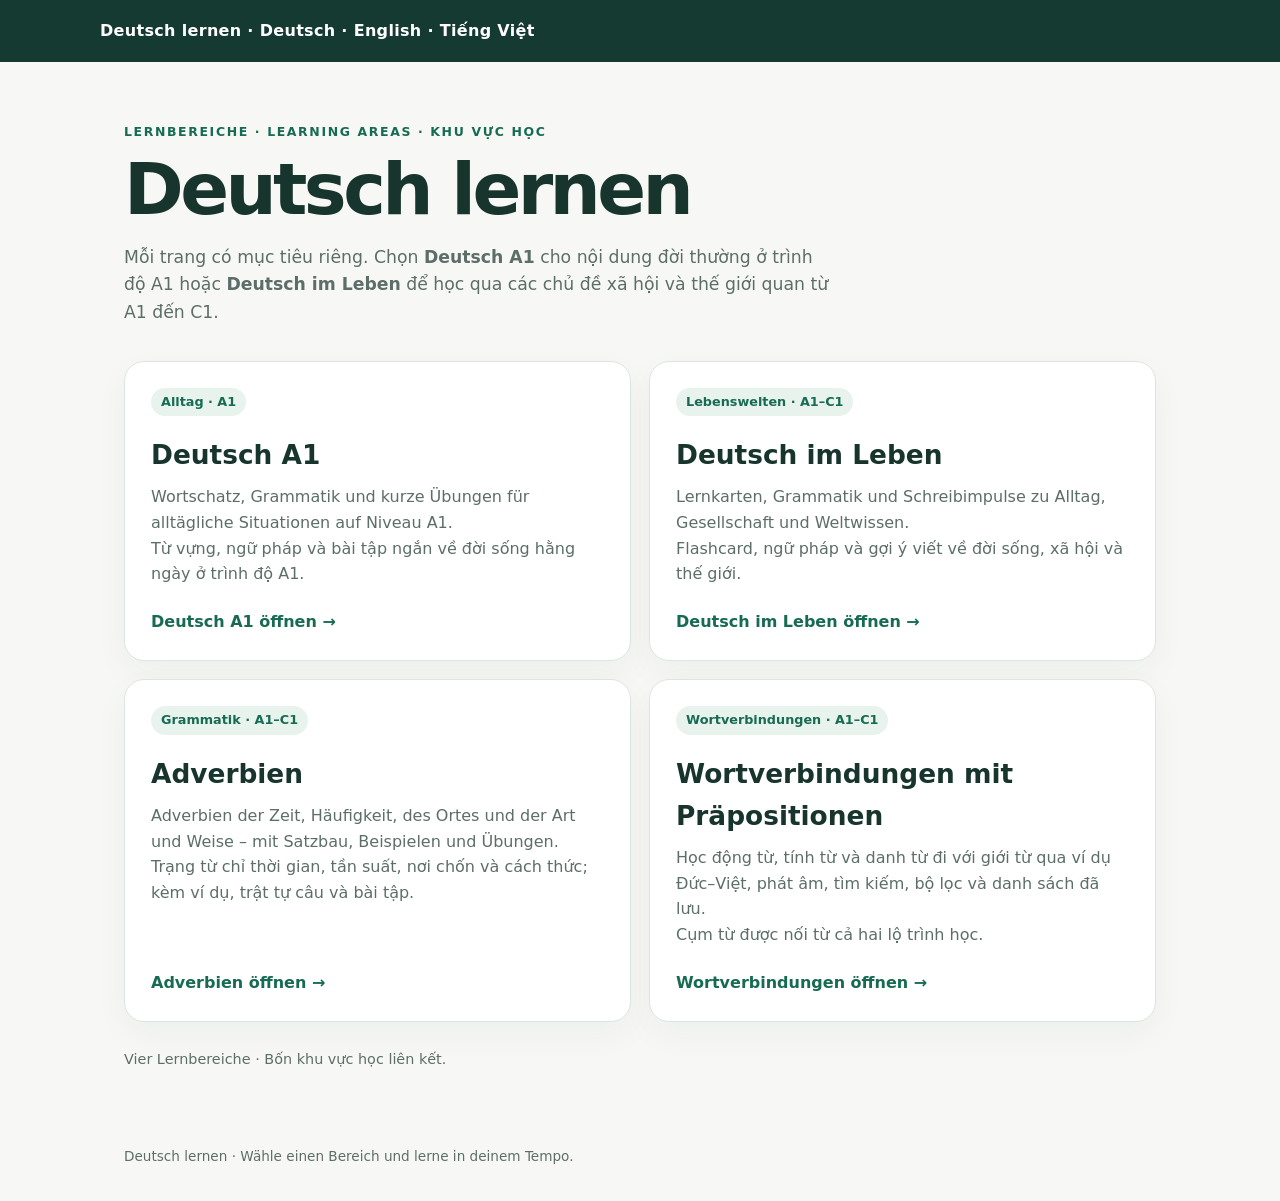
==== commit 08eb6db1: "Restore homepage learning cards" ====
--- a/index.html
+++ b/index.html
@@ -3,22 +3,24 @@
 <head>
 <meta charset="utf-8">
 <meta name="viewport" content="width=device-width, initial-scale=1">
-<meta name="description" content="Deutsch lernen: Alltag A1 und Deutsch im Leben – zwei Lernbereiche für verschiedene Niveaus.">
-<title>Deutsch lernen · Alltag A1 &amp; Deutsch im Leben</title>
+<meta name="description" content="Deutsch A1 mit Alltagsthemen, Deutsch im Leben und klaren Grammatikübersichten.">
+<title>Deutsch A1 · Deutsch im Leben und Grammatik</title>
 <style>
 :root{color-scheme:light;--ink:#18352d;--muted:#5d6e68;--green:#176b53;--pale:#e9f3ee;--line:#dce6e0;--paper:#f7f8f5}*{box-sizing:border-box}body{margin:0;background:var(--paper);color:var(--ink);font:16px/1.6 system-ui,-apple-system,"Segoe UI",sans-serif}.top{padding:18px max(24px,calc((100% - 1080px)/2));background:#153a31;color:white;font-weight:750;letter-spacing:.02em}.wrap{max-width:1080px;margin:0 auto;padding:60px 24px}.eyebrow{color:var(--green);font-size:.78rem;font-weight:800;letter-spacing:.13em;text-transform:uppercase}h1{max-width:760px;margin:10px 0 14px;font-size:clamp(2.3rem,6vw,4.5rem);line-height:1.04;letter-spacing:-.05em}.intro{max-width:710px;color:var(--muted);font-size:1.08rem}.grid{display:grid;grid-template-columns:repeat(2,minmax(0,1fr));gap:18px;margin-top:34px}.card{display:flex;min-height:260px;flex-direction:column;padding:26px;border:1px solid var(--line);border-radius:20px;background:#fff;color:inherit;text-decoration:none;box-shadow:0 12px 34px #2033260b;transition:transform .15s,border-color .15s}.card:hover,.card:focus-visible{transform:translateY(-3px);border-color:#86b39e;outline:none}.tag{align-self:flex-start;padding:4px 10px;border-radius:99px;background:var(--pale);color:var(--green);font-size:.8rem;font-weight:750}.card h2{margin:18px 0 8px;font-size:1.65rem}.card p{margin:0 0 22px;color:var(--muted)}.open{margin-top:auto;color:var(--green);font-weight:800}.note{margin-top:26px;color:var(--muted);font-size:.9rem}footer{max-width:1080px;margin:0 auto;padding:0 24px 34px;color:var(--muted);font-size:.85rem}@media(max-width:680px){.wrap{padding-top:40px}.grid{grid-template-columns:1fr}.card{min-height:220px}}
+
+html{-webkit-text-size-adjust:100%;text-size-adjust:100%}a:visited{color:inherit}
 </style>
 </head>
 <body>
 <header class="top">Deutsch lernen · Deutsch · English · Tiếng Việt</header>
 <main class="wrap">
-<div class="eyebrow">Zwei getrennte Lernbereiche · Two separate learning paths</div><h1>Deutsch lernen</h1>
-<p class="intro">Mỗi trang có mục tiêu riêng. Chọn <b>Deutsch Alltag A1</b> cho nội dung đời thường ở trình độ A1 hoặc <b>Deutsch im Leben</b> để học qua các chủ đề xã hội và thế giới quan từ A1 đến C1.</p>
+<div class="eyebrow">Lernbereiche · Learning areas · Khu vực học</div><h1>Deutsch lernen</h1>
+<p class="intro">Mỗi trang có mục tiêu riêng. Chọn <b>Deutsch A1</b> cho nội dung đời thường ở trình độ A1 hoặc <b>Deutsch im Leben</b> để học qua các chủ đề xã hội và thế giới quan từ A1 đến C1.</p>
 <div class="grid">
-<a class="card" href="./deutsch-alltag.html"><span class="tag">Alltag · A1</span><h2>Deutsch Alltag A1</h2><p>Wortschatz, Grammatik und kurze Übungen für alltägliche Situationen auf Niveau A1.<br>Từ vựng, ngữ pháp và bài tập ngắn về đời sống hằng ngày ở trình độ A1.</p><span class="open">Deutsch Alltag A1 öffnen →</span></a>
-<a class="card" href="./deutsch-im-leben.html"><span class="tag">Lebenswelten · A1–C1</span><h2>Deutsch im Leben</h2><p>Lernkarten, Grammatik und Schreibimpulse zu Alltag, Gesellschaft und Weltwissen.<br>Flashcard, ngữ pháp và gợi ý viết về đời sống, xã hội và thế giới.</p><span class="open">Deutsch im Leben öffnen →</span></a><a class="card" href="./wortverbindungen.html"><span class="tag">Wortverbindungen · A1–C1</span><h2>Wortverbindungen mit Präpositionen</h2><p>Học động từ, tính từ và danh từ đi với giới từ qua ví dụ Đức–Việt, phát âm, tìm kiếm, bộ lọc và danh sách đã lưu.<br>Cụm từ được nối từ cả hai lộ trình học.</p><span class="open">Wortverbindungen öffnen →</span></a>
+<a class="card" href="./deutsch-alltag.html"><span class="tag">Alltag · A1</span><h2>Deutsch A1</h2><p>Wortschatz, Grammatik und kurze Übungen für alltägliche Situationen auf Niveau A1.<br>Từ vựng, ngữ pháp và bài tập ngắn về đời sống hằng ngày ở trình độ A1.</p><span class="open">Deutsch A1 öffnen →</span></a>
+<a class="card" href="./deutsch-im-leben.html"><span class="tag">Lebenswelten · A1–C1</span><h2>Deutsch im Leben</h2><p>Lernkarten, Grammatik und Schreibimpulse zu Alltag, Gesellschaft und Weltwissen.<br>Flashcard, ngữ pháp và gợi ý viết về đời sống, xã hội và thế giới.</p><span class="open">Deutsch im Leben öffnen →</span></a><a class="card" href="./deutsch-adverbien.html"><span class="tag">Grammatik · A1–C1</span><h2>Adverbien</h2><p>Adverbien der Zeit, Häufigkeit, des Ortes und der Art und Weise – mit Satzbau, Beispielen und Übungen.<br>Trạng từ chỉ thời gian, tần suất, nơi chốn và cách thức; kèm ví dụ, trật tự câu và bài tập.</p><span class="open">Adverbien öffnen →</span></a><a class="card" href="./wortverbindungen.html"><span class="tag">Wortverbindungen · A1–C1</span><h2>Wortverbindungen mit Präpositionen</h2><p>Học động từ, tính từ và danh từ đi với giới từ qua ví dụ Đức–Việt, phát âm, tìm kiếm, bộ lọc và danh sách đã lưu.<br>Cụm từ được nối từ cả hai lộ trình học.</p><span class="open">Wortverbindungen öffnen →</span></a>
 </div>
-<p class="note">Drei verbundene Lernbereiche · Ba mục học liên kết từ hai bộ nội dung.</p>
+<p class="note">Vier Lernbereiche · Bốn khu vực học liên kết.</p>
 </main>
 <footer>Deutsch lernen · Wähle einen Bereich und lerne in deinem Tempo.</footer>
 </body>
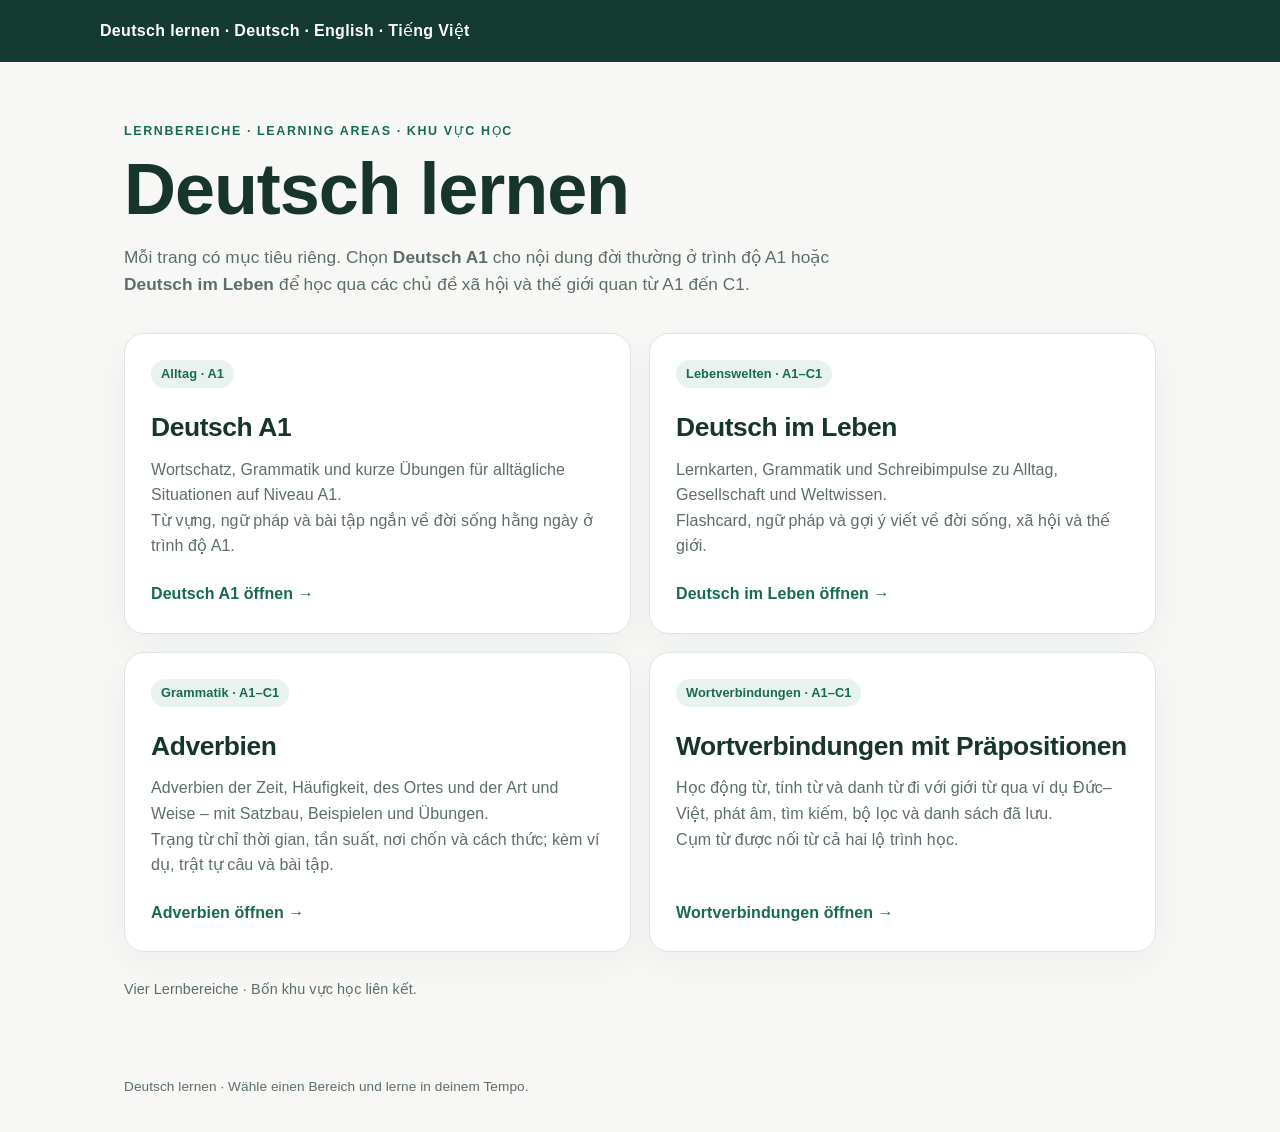
==== commit 9068d29e: "Use lighter typography across German learning pages" ====
--- a/index.html
+++ b/index.html
@@ -10,7 +10,7 @@
 
 html{-webkit-text-size-adjust:100%;text-size-adjust:100%}a:visited{color:inherit}
 </style>
-</head>
+<style id="ios-color-fix">:root{color-scheme:light}html{-webkit-text-size-adjust:100%;text-size-adjust:100%}button{color:inherit}a[x-apple-data-detectors],a[x-apple-data-detectors] *{color:inherit!important;-webkit-text-fill-color:currentColor!important;text-decoration:none!important;font:inherit!important}</style><style id="soft-type">html,body,button,input,select,textarea{font-family:"Avenir Next","Aptos","Segoe UI Variable","Segoe UI",sans-serif!important;font-synthesis:none}body{font-weight:400;letter-spacing:.005em}h1,h2,h3,h4,.foldername,.brand,.tab,.play,.level,.eyebrow,b,strong{font-weight:600!important}h1,h2,h3,h4{letter-spacing:-.015em}button{font-weight:600!important}</style></head>
 <body>
 <header class="top">Deutsch lernen · Deutsch · English · Tiếng Việt</header>
 <main class="wrap">
